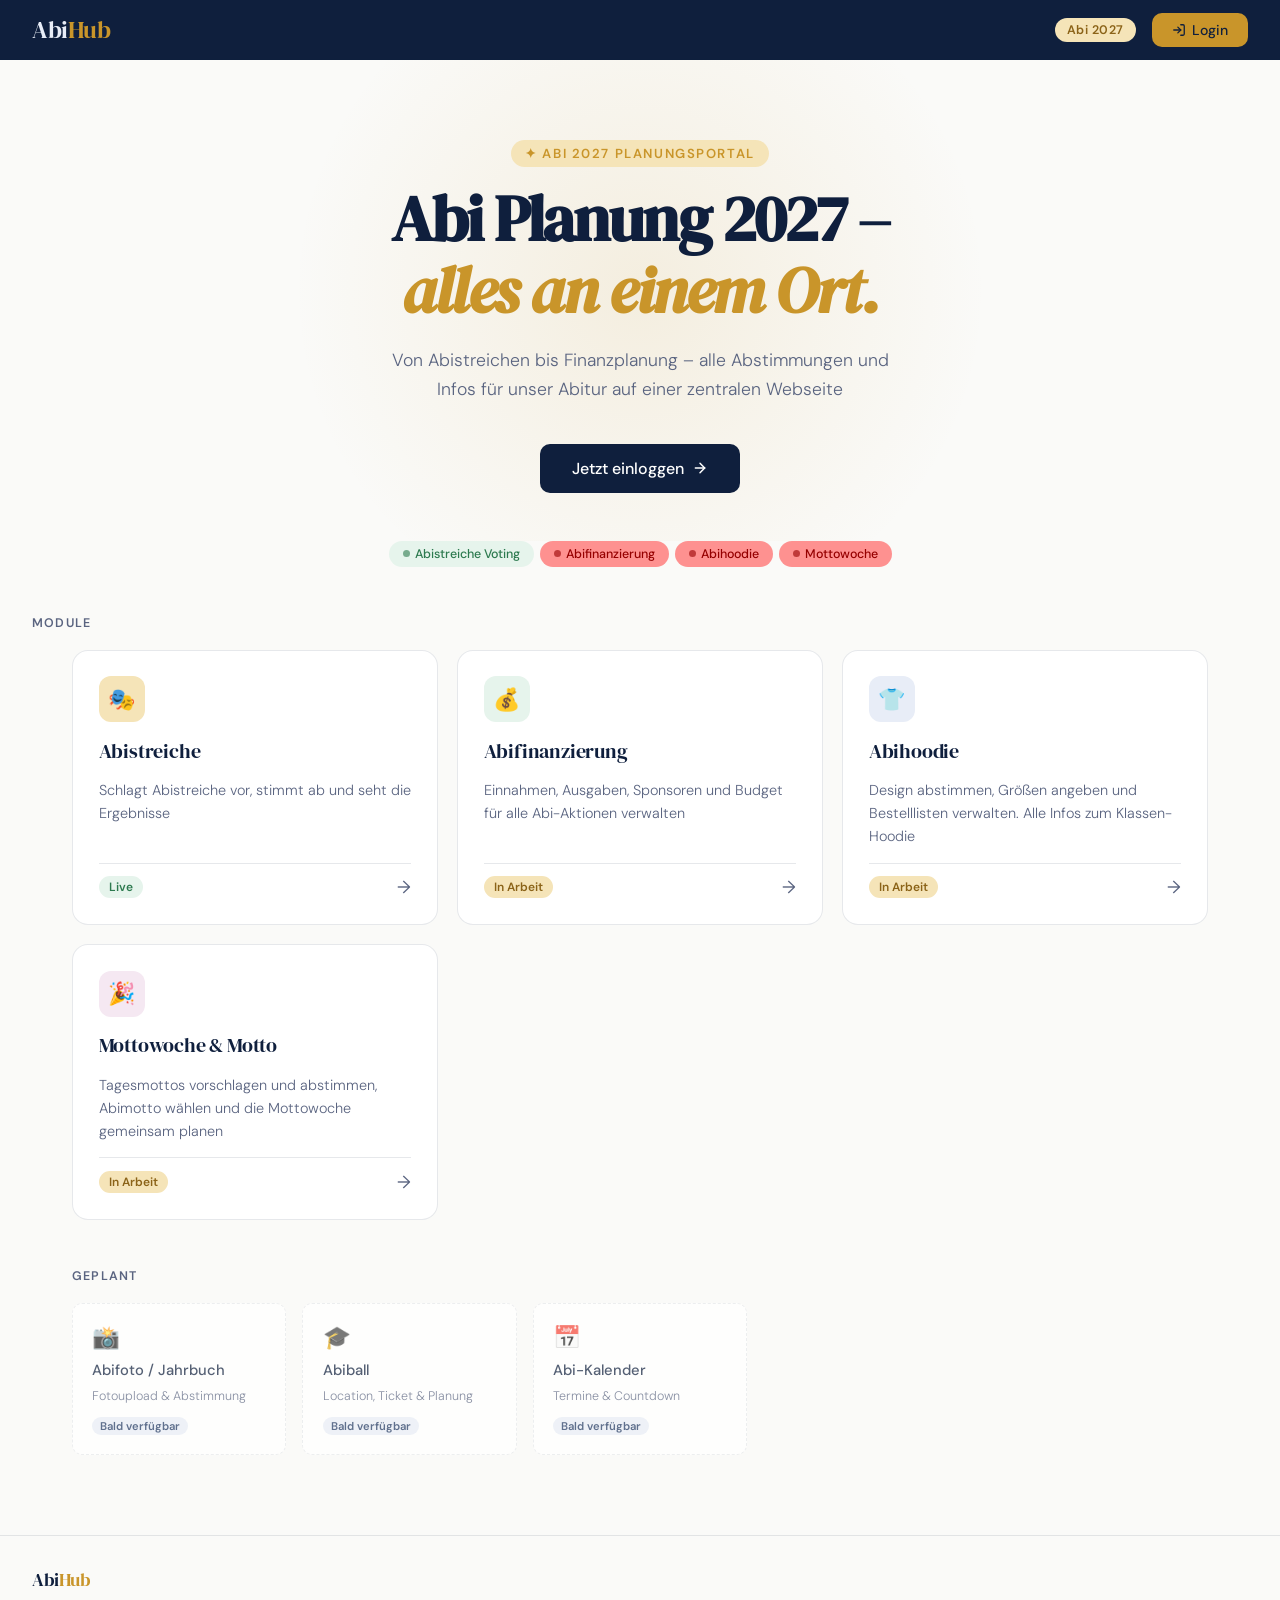
==== index.html @ 9d82eed7 "Update index.html" ====
<!DOCTYPE html>
<html lang="de">

<head>
    <meta charset="UTF-8">
    <meta name="viewport" content="width=device-width, initial-scale=1.0">
    <title>AbiHub – Abi Planung, alles an einem Ort</title>
    <link rel="preconnect" href="https://fonts.googleapis.com">
    <link
        href="https://fonts.googleapis.com/css2?family=DM+Serif+Display:ital@0;1&family=DM+Sans:wght@300;400;500;600&display=swap"
        rel="stylesheet">
    <link rel="stylesheet" href="style.css">
</head>

<body>

    <!-- HEADER -->
    <header class="changedStyle">
        <div class="logo">Abi<span>Hub</span></div>
        <div class="header-right">
            <span class="year-badge">Abi 2027</span>
            <a href="/login/login.html" class="login-btn">
                <svg width="14" height="14" viewBox="0 0 24 24" fill="none" stroke="currentColor" stroke-width="2.2"
                    stroke-linecap="round" stroke-linejoin="round">
                    <path d="M15 3h4a2 2 0 0 1 2 2v14a2 2 0 0 1-2 2h-4" />
                    <polyline points="10 17 15 12 10 7" />
                    <line x1="15" y1="12" x2="3" y2="12" />
                </svg>
                Login
            </a>
        </div>
    </header>

    <!-- HERO -->
    <section class="hero">
        <span class="hero-eyebrow">✦ Abi 2027 Planungsportal</span>
        <h1> Abi Planung 2027 –<br><em>alles an einem Ort.</em></h1>
        <p>Von Abistreichen bis Finanzplanung – alle Abstimmungen und Infos für unser Abitur auf einer zentralen Webseite</p>
        <a href="/login/login.html" class="hero-cta">
            Jetzt einloggen
            <svg width="16" height="16" viewBox="0 0 24 24" fill="none" stroke="currentColor" stroke-width="2.2"
                stroke-linecap="round">
                <line x1="5" y1="12" x2="19" y2="12" />
                <polyline points="12 5 19 12 12 19" />
            </svg>
        </a>
    </section>

    <!-- STATUS CHIPS -->
    <div class="progress-strip">
        <span class="pchip done"><span class="dot"></span> Abistreiche Voting</span>
        <span class="pchip in-work"><span class="dot"></span> Abifinanzierung</span>
        <span class="pchip in-work"><span class="dot"></span> Abihoodie</span>
        <span class="pchip in-work"><span class="dot"></span> Mottowoche</span>
    </div>

    <!-- MAIN MODULES -->
    <p class="section-label">Module</p>
    <div class="cards-grid">

        <!-- Abistreiche -->
        <a href="https://abistreichevotingfrontend.pages.dev" class="card" style="--card-accent: #C9952A; --card-icon-bg: #F5E4B8;">
            <div class="card-icon">🎭</div>
            <div class="card-title">Abistreiche</div>
            <div class="card-desc">Schlagt Abistreiche vor, stimmt ab und seht die Ergebnisse</div>
            <div class="card-footer">
                <span class="card-status live">Live</span>
                <span class="card-arrow">→</span>
            </div>
        </a>

        <!-- Abifinanzierung -->
        <a href="finance.html" class="card" style="--card-accent: #2D7A4F; --card-icon-bg: #E6F4EC;">
            <div class="card-icon">💰</div>
            <div class="card-title">Abifinanzierung</div>
            <div class="card-desc">Einnahmen, Ausgaben, Sponsoren und Budget für alle Abi-Aktionen verwalten</div>
            <div class="card-footer">
                <span class="card-status wip">In Arbeit</span>
                <span class="card-arrow">→</span>
            </div>
        </a>

        <!-- Abihoodie -->
        <a href="/hoodie" class="card" style="--card-accent: #4A6FD4; --card-icon-bg: #E8EDF7;">
            <div class="card-icon">👕</div>
            <div class="card-title">Abihoodie</div>
            <div class="card-desc">Design abstimmen, Größen angeben und Bestelllisten verwalten. Alle Infos zum Klassen-Hoodie</div>
            <div class="card-footer">
                <span class="card-status wip">In Arbeit</span>
                <span class="card-arrow">→</span>
            </div>
        </a>

        <!-- Mottowoche -->
        <a href="/mottowoche" class="card" style="--card-accent: #A03A7A; --card-icon-bg: #F5E8F2;">
            <div class="card-icon">🎉</div>
            <div class="card-title">Mottowoche & Motto</div>
            <div class="card-desc">Tagesmottos vorschlagen und abstimmen, Abimotto wählen und die Mottowoche gemeinsam planen</div>
            <div class="card-footer">
                <span class="card-status wip">In Arbeit</span>
                <span class="card-arrow">→</span>
            </div>
        </a>

    </div>

    <!-- UPCOMING MODULES -->
    <div class="upcoming">
        <p class="section-label" style="padding:0; margin-bottom:1.2rem;">Geplant</p>
        <div class="upcoming-grid">

            <div class="upcoming-card">
                <div class="upcoming-icon">📸</div>
                <div class="upcoming-name">Abifoto / Jahrbuch</div>
                <div class="upcoming-sub">Fotoupload & Abstimmung</div>
                <span class="coming-badge">Bald verfügbar</span>
            </div>

            <div class="upcoming-card">
                <div class="upcoming-icon">🎓</div>
                <div class="upcoming-name">Abiball</div>
                <div class="upcoming-sub">Location, Ticket & Planung</div>
                <span class="coming-badge">Bald verfügbar</span>
            </div>

            <div class="upcoming-card">
                <div class="upcoming-icon">📅</div>
                <div class="upcoming-name">Abi-Kalender</div>
                <div class="upcoming-sub">Termine & Countdown</div>
                <span class="coming-badge">Bald verfügbar</span>
            </div>

        </div>
    </div>

    <!-- FOOTER -->
    <footer>
        <div class="footer-logo">Abi<span>Hub</span></div>
    </footer>
    <script src="script.js"></script>
</body>

</html>
---- style.css ----
:root {
    --gold: #C9952A;
    --gold-light: #F5E4B8;
    --gold-dark: #8B6318;
    --navy: #0F1F3D;
    --navy-mid: #1E3560;
    --navy-light: #E8EDF7;
    --red: rgba(255,100,100,0.7);
    --dark-red: rgba(150,0,0,1);
    --white: #FAFAF8;
    --text: #1A1A2E;
    --text-muted: #5A6480;
    --card-bg: #FFFFFF;
    --border: rgba(15, 31, 61, 0.1);
    --radius: 16px;
    --radius-sm: 10px;
}

* {
    box-sizing: border-box;
    margin: 0;
    padding: 0;
}

body {
    font-family: 'DM Sans', sans-serif;
    background: var(--white);
    color: var(--text);
    min-height: 100vh;
    overflow-x: hidden;
}

/* ── HEADER ── */
header {
    position: sticky;
    top: 0;
    z-index: 100;
    background: var(--navy);
    backdrop-filter: blur(12px);
    border-bottom: 1px solid var(--border);
    padding: 0 2rem;
    display: flex;
    align-items: center;
    justify-content: space-between;
    height: 60px;
}


.logo {
    font-family: 'DM Serif Display', serif;
    font-size: 1.5rem;
    color: var(--navy-light); 
    letter-spacing: -0.02em;
}

.logo span {
    color: var(--gold);
}

.header-right {
    display: flex;
    align-items: center;
    gap: 1rem;
}

.year-badge {
    background: var(--gold-light);
    color: var(--gold-dark);
    font-size: 0.78rem;
    font-weight: 600;
    padding: 4px 12px;
    border-radius: 20px;
    letter-spacing: 0.04em;
}

.login-btn {
    background: var(--gold);
    color: var(--navy);
    border: none;
    border-radius: var(--radius-sm);
    padding: 8px 20px;
    font-family: 'DM Sans', sans-serif;
    font-size: 0.88rem;
    font-weight: 500;
    cursor: pointer;
    transition: background 0.2s, transform 0.1s;
    text-decoration: none;
    display: inline-flex;
    align-items: center;
    gap: 6px;
}

.login-btn:hover {
    background: var(--gold-dark);
}

.login-btn:active {
    transform: scale(0.98);
}

/* ── HERO ── */
.hero {
    text-align: center;
    padding: 5rem 2rem 3rem;
    position: relative;
    overflow: hidden;
}

.hero::before {
    content: '';
    position: absolute;
    top: -120px;
    left: 50%;
    transform: translateX(-50%);
    width: 700px;
    height: 700px;
    background: radial-gradient(circle, rgba(201, 149, 42, 0.12) 0%, transparent 70%);
    pointer-events: none;
}

.hero-eyebrow {
    display: inline-block;
    font-size: 0.82rem;
    font-weight: 600;
    letter-spacing: 0.12em;
    text-transform: uppercase;
    color: var(--gold);
    margin-bottom: 1rem;
    background: var(--gold-light);
    padding: 5px 14px;
    border-radius: 20px;
}

.hero h1 {
    font-family: 'DM Serif Display', serif;
    font-size: clamp(2.4rem, 6vw, 4rem);
    line-height: 1.12;
    color: var(--navy);
    letter-spacing: -0.03em;
    max-width: 720px;
    margin: 0 auto 1.2rem;
}

.hero h1 em {
    font-style: italic;
    color: var(--gold);
}

.hero p {
    font-size: 1.1rem;
    color: var(--text-muted);
    max-width: 500px;
    margin: 0 auto 2.5rem;
    line-height: 1.65;
    font-weight: 300;
}

.hero-cta {
    display: inline-flex;
    align-items: center;
    gap: 8px;
    background: var(--navy);
    color: #fff;
    font-family: 'DM Sans', sans-serif;
    font-weight: 500;
    font-size: 1rem;
    padding: 14px 32px;
    border-radius: var(--radius-sm);
    text-decoration: none;
    transition: background 0.2s, transform 0.15s;
}

.hero-cta:hover {
    background: var(--navy-mid);
    transform: translateY(-2px);
}

/* ── PROGRESS BAR (optional decoration) ── */
.progress-strip {
    display: flex;
    gap: 6px;
    justify-content: center;
    padding: 0 2rem 3rem;
    flex-wrap: wrap;
}

.pchip {
    background: var(--navy-light);
    color: var(--navy-mid);
    font-size: 0.78rem;
    font-weight: 500;
    padding: 5px 14px;
    border-radius: 20px;
    display: flex;
    align-items: center;
    gap: 5px;
}

.pchip.done {
    background: #E6F4EC;
    color: #2D7A4F;
}

.pchip.active {
    background: var(--gold-light);
    color: var(--gold-dark);
}

.dot {
    width: 7px;
    height: 7px;
    border-radius: 50%;
    background: currentColor;
    opacity: 0.6;
}

.pchip.in-work {
    background: var(--red);
    color: var(--dark-red);
    width: inherit;
}


/* ── SECTION LABEL ── */
.section-label {
    font-size: 0.78rem;
    font-weight: 600;
    letter-spacing: 0.1em;
    text-transform: uppercase;
    color: var(--text-muted);
    padding: 0 2rem;
    margin-bottom: 1.2rem;
}

/* ── CARDS GRID ── */
.cards-grid {
    display: grid;
    grid-template-columns: repeat(auto-fill, minmax(280px, 1fr));
    gap: 1.2rem;
    padding: 0 2rem;
    max-width: 1200px;
    margin: 0 auto;
}

.card {
    background: var(--card-bg);
    border: 1px solid var(--border);
    border-radius: var(--radius);
    padding: 1.6rem;
    cursor: pointer;
    text-decoration: none;
    color: inherit;
    display: flex;
    flex-direction: column;
    gap: 0.9rem;
    transition: transform 0.2s, box-shadow 0.2s, border-color 0.2s;
    position: relative;
    overflow: hidden;
}

.card::after {
    content: '';
    position: absolute;
    top: 0;
    left: 0;
    right: 0;
    height: 3px;
    background: var(--card-accent, var(--gold));
    opacity: 0;
    transition: opacity 0.2s;
}

.card:hover {
    transform: translateY(-4px);
    box-shadow: 0 12px 32px rgba(15, 31, 61, 0.1);
    border-color: rgba(15, 31, 61, 0.2);
}

.card:hover::after {
    opacity: 1;
}

.card-icon {
    width: 46px;
    height: 46px;
    border-radius: 12px;
    display: flex;
    align-items: center;
    justify-content: center;
    font-size: 22px;
    background: var(--card-icon-bg, var(--gold-light));
    flex-shrink: 0;
}

.card-title {
    font-family: 'DM Serif Display', serif;
    font-size: 1.25rem;
    color: var(--navy);
    letter-spacing: -0.01em;
}

.card-desc {
    font-size: 0.9rem;
    color: var(--text-muted);
    line-height: 1.6;
    font-weight: 300;
    flex: 1;
}

.card-footer {
    display: flex;
    align-items: center;
    justify-content: space-between;
    padding-top: 0.8rem;
    border-top: 1px solid var(--border);
}

.card-status {
    font-size: 0.75rem;
    font-weight: 600;
    padding: 3px 10px;
    border-radius: 20px;
    background: var(--navy-light);
    color: var(--navy-mid);
}

.card-status.live {
    background: #E6F4EC;
    color: #2D7A4F;
}

.card-status.wip {
    background: var(--gold-light);
    color: var(--gold-dark);
}

.card-arrow {
    font-size: 1.1rem;
    color: var(--text-muted);
    transition: transform 0.2s, color 0.2s;
}

.card:hover .card-arrow {
    transform: translateX(4px);
    color: var(--navy);
}

/* ── UPCOMING SECTION ── */
.upcoming {
    margin: 3rem auto 0;
    max-width: 1200px;
    padding: 0 2rem;
}

.upcoming-grid {
    display: grid;
    grid-template-columns: repeat(auto-fill, minmax(200px, 1fr));
    gap: 1rem;
    margin-top: 1.2rem;
}

.upcoming-card {
    background: var(--card-bg);
    border: 1px dashed var(--border);
    border-radius: var(--radius-sm);
    padding: 1.2rem;
    display: flex;
    flex-direction: column;
    gap: 0.5rem;
    opacity: 0.7;
}

.upcoming-icon {
    font-size: 1.4rem;
}

.upcoming-name {
    font-size: 0.92rem;
    font-weight: 500;
    color: var(--navy);
}

.upcoming-sub {
    font-size: 0.78rem;
    color: var(--text-muted);
    font-weight: 300;
}

.coming-badge {
    display: inline-block;
    font-size: 0.7rem;
    font-weight: 600;
    padding: 2px 8px;
    border-radius: 10px;
    background: var(--navy-light);
    color: var(--navy-mid);
    margin-top: 0.3rem;
    width: fit-content;
}

/* ── FOOTER ── */
footer {
    margin-top: 5rem;
    border-top: 1px solid var(--border);
    padding: 2rem;
    display: flex;
    align-items: center;
    justify-content: space-between;
    flex-wrap: gap;
    gap: 1rem;
}

.footer-logo {
    font-family: 'DM Serif Display', serif;
    font-size: 1.1rem;
    color: var(--navy);
}

.footer-logo span {
    color: var(--gold);
}

.footer-text {
    font-size: 0.82rem;
    color: var(--text-muted);
}

/* ── ANIMATIONS ── */
@keyframes fadeUp {
    from {
        opacity: 0;
        transform: translateY(24px);
    }

    to {
        opacity: 1;
        transform: translateY(0);
    }
}

.hero-eyebrow {
    animation: fadeUp 0.5s ease both;
}

.hero h1 {
    animation: fadeUp 0.5s 0.1s ease both;
}

.hero p {
    animation: fadeUp 0.5s 0.18s ease both;
}

.hero-cta {
    animation: fadeUp 0.5s 0.26s ease both;
}

.progress-strip {
    animation: fadeUp 0.5s 0.32s ease both;
}

.card {
    animation: fadeUp 0.4s ease both;
}

.card:nth-child(1) {
    animation-delay: 0.35s;
}

.card:nth-child(2) {
    animation-delay: 0.42s;
}

.card:nth-child(3) {
    animation-delay: 0.49s;
}

.card:nth-child(4) {
    animation-delay: 0.56s;
}

/* ── RESPONSIVE ── */
@media (max-width: 600px) {
    header {
        padding: 0 1rem;
    }

    .hero {
        padding: 3rem 1rem 2rem;
    }

    .cards-grid,
    .upcoming,
    .progress-strip {
        padding: 0 1rem;
    }

    .section-label {
        padding: 0 1rem;
    }

    footer {
        padding: 1.5rem 1rem;
        flex-direction: column;
        align-items: flex-start;
    }
}
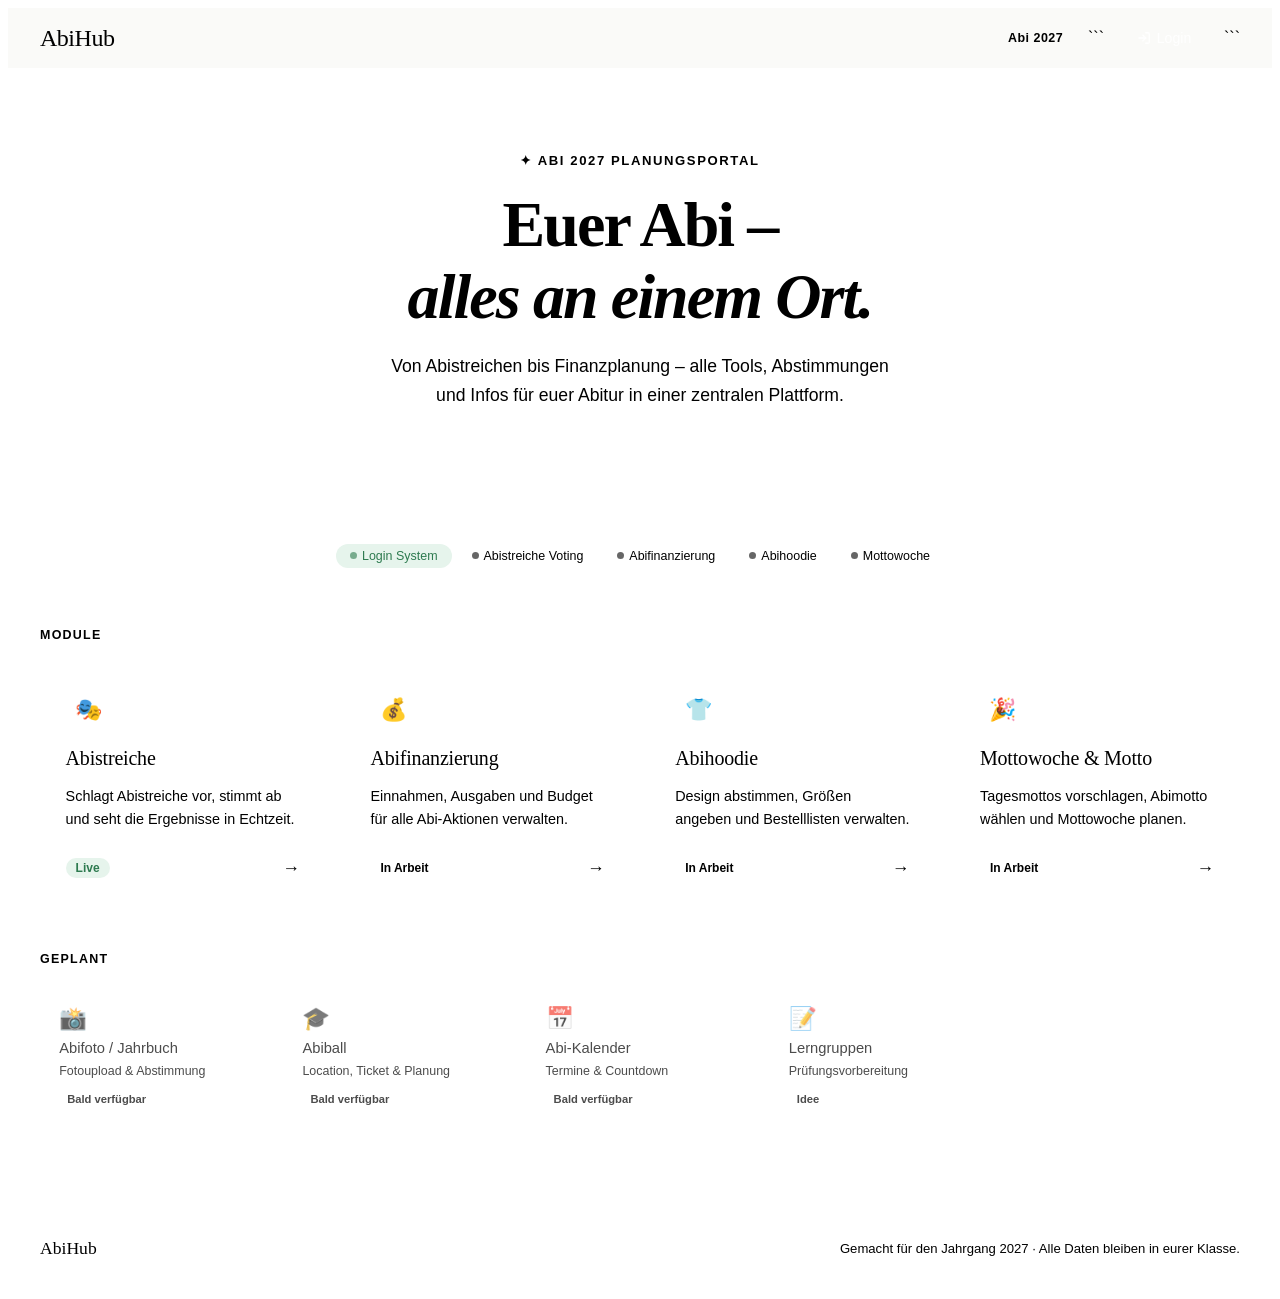
==== commit cb165430: "Update index.html" ====
--- a/index.html
+++ b/index.html
@@ -1,143 +1,410 @@
 <!DOCTYPE html>
+
 <html lang="de">
-
 <head>
-    <meta charset="UTF-8">
-    <meta name="viewport" content="width=device-width, initial-scale=1.0">
-    <title>AbiHub – Abi Planung, alles an einem Ort</title>
-    <link rel="preconnect" href="https://fonts.googleapis.com">
-    <link
-        href="https://fonts.googleapis.com/css2?family=DM+Serif+Display:ital@0;1&family=DM+Sans:wght@300;400;500;600&display=swap"
-        rel="stylesheet">
-    <link rel="stylesheet" href="style.css">
+<meta charset="UTF-8">
+<meta name="viewport" content="width=device-width, initial-scale=1.0">
+<title>AbiHub – Euer Abi, alles an einem Ort</title>
+<link rel="preconnect" href="https://fonts.googleapis.com">
+<link href="https://fonts.googleapis.com/css2?family=DM+Serif+Display:ital@0;1&family=DM+Sans:wght@300;400;500;600&display=swap" rel="stylesheet">
+<style>
+  :root {
+    --gold: #C9952A; --gold-light: #F5E4B8; --gold-dark: #8B6318;
+    --navy: #0F1F3D; --navy-mid: #1E3560; --navy-light: #E8EDF7;
+    --white: #FAFAF8; --text: #1A1A2E; --text-muted: #5A6480;
+    --border: rgba(15,31,61,0.1); --radius: 16px; --radius-sm: 10px;
+  }
+
+- { box-sizing: border-box; margin: 0; padding: 0; }
+
+body {
+font-family: ‘DM Sans’, sans-serif;
+background: var(–white); color: var(–text);
+min-height: 100vh; overflow-x: hidden;
+}
+
+/* ── HEADER ── */
+header {
+position: sticky; top: 0; z-index: 100;
+background: rgba(250,250,248,0.92);
+backdrop-filter: blur(12px);
+border-bottom: 1px solid var(–border);
+padding: 0 2rem;
+display: flex; align-items: center;
+justify-content: space-between; height: 60px;
+}
+
+.logo {
+font-family: ‘DM Serif Display’, serif;
+font-size: 1.5rem; color: var(–navy); letter-spacing: -0.02em;
+}
+.logo span { color: var(–gold); }
+
+.header-right { display: flex; align-items: center; gap: 0.8rem; }
+
+.year-badge {
+background: var(–gold-light); color: var(–gold-dark);
+font-size: 0.78rem; font-weight: 600;
+padding: 4px 12px; border-radius: 20px; letter-spacing: 0.04em;
+}
+
+/* User badge – sichtbar nach Login */
+.user-badge {
+display: none;
+align-items: center; gap: 8px;
+background: var(–navy);
+border-radius: var(–radius-sm);
+padding: 6px 12px 6px 8px;
+}
+
+.user-badge.visible { display: flex; }
+
+.user-avatar {
+width: 26px; height: 26px; border-radius: 50%;
+background: rgba(201,149,42,0.3);
+display: flex; align-items: center; justify-content: center;
+font-size: 0.68rem; font-weight: 600; color: var(–gold);
+flex-shrink: 0;
+}
+
+.user-info { display: flex; flex-direction: column; gap: 1px; }
+
+.user-name {
+font-size: 0.8rem; font-weight: 500; color: #fff; line-height: 1;
+}
+
+.user-role {
+font-size: 0.65rem; color: rgba(255,255,255,0.5); line-height: 1;
+}
+
+.logout-btn {
+background: none; border: none; cursor: pointer;
+color: rgba(255,255,255,0.4); padding: 2px 4px;
+font-size: 0.75rem; transition: color 0.2s;
+font-family: ‘DM Sans’, sans-serif;
+}
+.logout-btn:hover { color: #fff; }
+
+.login-btn {
+background: var(–navy); color: #fff;
+border: none; border-radius: var(–radius-sm);
+padding: 8px 20px;
+font-family: ‘DM Sans’, sans-serif;
+font-size: 0.88rem; font-weight: 500;
+cursor: pointer; transition: background 0.2s;
+text-decoration: none; display: inline-flex;
+align-items: center; gap: 6px;
+}
+.login-btn:hover { background: var(–navy-mid); }
+
+/* ── HERO ── */
+.hero {
+text-align: center; padding: 5rem 2rem 3rem;
+position: relative; overflow: hidden;
+}
+
+.hero::before {
+content: ‘’; position: absolute;
+top: -120px; left: 50%; transform: translateX(-50%);
+width: 700px; height: 700px;
+background: radial-gradient(circle, rgba(201,149,42,0.12) 0%, transparent 70%);
+pointer-events: none;
+}
+
+.hero-eyebrow {
+display: inline-block; font-size: 0.82rem; font-weight: 600;
+letter-spacing: 0.12em; text-transform: uppercase; color: var(–gold);
+margin-bottom: 1rem; background: var(–gold-light);
+padding: 5px 14px; border-radius: 20px;
+animation: fadeUp 0.5s ease both;
+}
+
+.hero h1 {
+font-family: ‘DM Serif Display’, serif;
+font-size: clamp(2.4rem, 6vw, 4rem);
+line-height: 1.12; color: var(–navy);
+letter-spacing: -0.03em; max-width: 720px;
+margin: 0 auto 1.2rem;
+animation: fadeUp 0.5s 0.1s ease both;
+}
+
+.hero h1 em { font-style: italic; color: var(–gold); }
+
+.hero p {
+font-size: 1.1rem; color: var(–text-muted);
+max-width: 500px; margin: 0 auto 2.5rem;
+line-height: 1.65; font-weight: 300;
+animation: fadeUp 0.5s 0.18s ease both;
+}
+
+.hero-cta {
+display: inline-flex; align-items: center; gap: 8px;
+background: var(–navy); color: #fff;
+font-family: ‘DM Sans’, sans-serif; font-weight: 500;
+font-size: 1rem; padding: 14px 32px;
+border-radius: var(–radius-sm); text-decoration: none;
+transition: background 0.2s, transform 0.15s;
+animation: fadeUp 0.5s 0.26s ease both;
+border: none; cursor: pointer;
+}
+.hero-cta:hover { background: var(–navy-mid); transform: translateY(-2px); }
+
+/* ── STATUS CHIPS ── */
+.progress-strip {
+display: flex; gap: 6px; justify-content: center;
+padding: 0 2rem 3rem; flex-wrap: wrap;
+animation: fadeUp 0.5s 0.32s ease both;
+}
+
+.pchip {
+background: var(–navy-light); color: var(–navy-mid);
+font-size: 0.78rem; font-weight: 500;
+padding: 5px 14px; border-radius: 20px;
+display: flex; align-items: center; gap: 5px;
+}
+.pchip.done   { background: #E6F4EC; color: #2D7A4F; }
+.pchip.active { background: var(–gold-light); color: var(–gold-dark); }
+.dot { width: 7px; height: 7px; border-radius: 50%; background: currentColor; opacity: 0.6; }
+
+/* ── SECTION LABEL ── */
+.section-label {
+font-size: 0.78rem; font-weight: 600; letter-spacing: 0.1em;
+text-transform: uppercase; color: var(–text-muted);
+padding: 0 2rem; margin-bottom: 1.2rem;
+}
+
+/* ── CARDS GRID ── */
+.cards-grid {
+display: grid; grid-template-columns: repeat(auto-fill, minmax(280px, 1fr));
+gap: 1.2rem; padding: 0 2rem;
+max-width: 1200px; margin: 0 auto;
+}
+
+.card {
+background: #fff; border: 1px solid var(–border);
+border-radius: var(–radius); padding: 1.6rem;
+cursor: pointer; text-decoration: none; color: inherit;
+display: flex; flex-direction: column; gap: 0.9rem;
+transition: transform 0.2s, box-shadow 0.2s, border-color 0.2s;
+position: relative; overflow: hidden;
+}
+
+.card::after {
+content: ‘’; position: absolute;
+top: 0; left: 0; right: 0; height: 3px;
+background: var(–card-accent, var(–gold));
+opacity: 0; transition: opacity 0.2s;
+}
+
+.card:hover { transform: translateY(-4px); box-shadow: 0 12px 32px rgba(15,31,61,0.1); border-color: rgba(15,31,61,0.2); }
+.card:hover::after { opacity: 1; }
+
+.card-icon {
+width: 46px; height: 46px; border-radius: 12px;
+display: flex; align-items: center; justify-content: center;
+font-size: 22px; background: var(–card-icon-bg, var(–gold-light)); flex-shrink: 0;
+}
+
+.card-title { font-family: ‘DM Serif Display’, serif; font-size: 1.25rem; color: var(–navy); letter-spacing: -0.01em; }
+.card-desc  { font-size: 0.9rem; color: var(–text-muted); line-height: 1.6; font-weight: 300; flex: 1; }
+
+.card-footer {
+display: flex; align-items: center; justify-content: space-between;
+padding-top: 0.8rem; border-top: 1px solid var(–border);
+}
+
+.card-status { font-size: 0.75rem; font-weight: 600; padding: 3px 10px; border-radius: 20px; background: var(–navy-light); color: var(–navy-mid); }
+.card-status.live { background: #E6F4EC; color: #2D7A4F; }
+.card-status.wip  { background: var(–gold-light); color: var(–gold-dark); }
+
+.card-arrow { font-size: 1.1rem; color: var(–text-muted); transition: transform 0.2s, color 0.2s; }
+.card:hover .card-arrow { transform: translateX(4px); color: var(–navy); }
+
+/* Komitee-Badge auf Karte */
+.my-module-badge {
+display: none;
+position: absolute; top: 12px; right: 12px;
+background: var(–gold-light); color: var(–gold-dark);
+font-size: 0.65rem; font-weight: 700;
+padding: 2px 8px; border-radius: 10px;
+letter-spacing: 0.04em; text-transform: uppercase;
+}
+
+.my-module-badge.visible { display: block; }
+
+/* ── UPCOMING ── */
+.upcoming { margin: 3rem auto 0; max-width: 1200px; padding: 0 2rem; }
+
+.upcoming-grid { display: grid; grid-template-columns: repeat(auto-fill, minmax(200px, 1fr)); gap: 1rem; margin-top: 1.2rem; }
+
+.upcoming-card {
+background: #fff; border: 1px dashed var(–border);
+border-radius: var(–radius-sm); padding: 1.2rem;
+display: flex; flex-direction: column; gap: 0.5rem; opacity: 0.7;
+}
+
+.upcoming-icon { font-size: 1.4rem; }
+.upcoming-name { font-size: 0.92rem; font-weight: 500; color: var(–navy); }
+.upcoming-sub  { font-size: 0.78rem; color: var(–text-muted); font-weight: 300; }
+.coming-badge  { display: inline-block; font-size: 0.7rem; font-weight: 600; padding: 2px 8px; border-radius: 10px; background: var(–navy-light); color: var(–navy-mid); margin-top: 0.3rem; width: fit-content; }
+
+/* ── FOOTER ── */
+footer { margin-top: 5rem; border-top: 1px solid var(–border); padding: 2rem; display: flex; align-items: center; justify-content: space-between; flex-wrap: wrap; gap: 1rem; }
+.footer-logo { font-family: ‘DM Serif Display’, serif; font-size: 1.1rem; color: var(–navy); }
+.footer-logo span { color: var(–gold); }
+.footer-text { font-size: 0.82rem; color: var(–text-muted); }
+
+@keyframes fadeUp {
+from { opacity: 0; transform: translateY(24px); }
+to   { opacity: 1; transform: translateY(0); }
+}
+
+.card:nth-child(1) { animation: fadeUp 0.4s 0.35s ease both; }
+.card:nth-child(2) { animation: fadeUp 0.4s 0.42s ease both; }
+.card:nth-child(3) { animation: fadeUp 0.4s 0.49s ease both; }
+.card:nth-child(4) { animation: fadeUp 0.4s 0.56s ease both; }
+
+@media (max-width: 600px) {
+header { padding: 0 1rem; }
+.hero { padding: 3rem 1rem 2rem; }
+.cards-grid, .upcoming, .progress-strip { padding: 0 1rem; }
+.section-label { padding: 0 1rem; }
+footer { padding: 1.5rem 1rem; flex-direction: column; align-items: flex-start; }
+}
+</style>
+
 </head>
-
 <body>
 
-    <!-- HEADER -->
-    <header class="changedStyle">
-        <div class="logo">Abi<span>Hub</span></div>
-        <div class="header-right">
-            <span class="year-badge">Abi 2027</span>
-            <a href="/login/login.html" class="login-btn">
-                <svg width="14" height="14" viewBox="0 0 24 24" fill="none" stroke="currentColor" stroke-width="2.2"
-                    stroke-linecap="round" stroke-linejoin="round">
-                    <path d="M15 3h4a2 2 0 0 1 2 2v14a2 2 0 0 1-2 2h-4" />
-                    <polyline points="10 17 15 12 10 7" />
-                    <line x1="15" y1="12" x2="3" y2="12" />
-                </svg>
-                Login
-            </a>
-        </div>
-    </header>
-
-    <!-- HERO -->
-    <section class="hero">
-        <span class="hero-eyebrow">✦ Abi 2027 Planungsportal</span>
-        <h1> Abi Planung 2027 –<br><em>alles an einem Ort.</em></h1>
-        <p>Von Abistreichen bis Finanzplanung – alle Abstimmungen und Infos für unser Abitur auf einer zentralen Webseite</p>
-        <a href="/login/login.html" class="hero-cta">
-            Jetzt einloggen
-            <svg width="16" height="16" viewBox="0 0 24 24" fill="none" stroke="currentColor" stroke-width="2.2"
-                stroke-linecap="round">
-                <line x1="5" y1="12" x2="19" y2="12" />
-                <polyline points="12 5 19 12 12 19" />
-            </svg>
-        </a>
-    </section>
-
-    <!-- STATUS CHIPS -->
-    <div class="progress-strip">
-        <span class="pchip done"><span class="dot"></span> Abistreiche Voting</span>
-        <span class="pchip in-work"><span class="dot"></span> Abifinanzierung</span>
-        <span class="pchip in-work"><span class="dot"></span> Abihoodie</span>
-        <span class="pchip in-work"><span class="dot"></span> Mottowoche</span>
-    </div>
-
-    <!-- MAIN MODULES -->
-    <p class="section-label">Module</p>
-    <div class="cards-grid">
-
-        <!-- Abistreiche -->
-        <a href="https://abistreichevotingfrontend.pages.dev" class="card" style="--card-accent: #C9952A; --card-icon-bg: #F5E4B8;">
-            <div class="card-icon">🎭</div>
-            <div class="card-title">Abistreiche</div>
-            <div class="card-desc">Schlagt Abistreiche vor, stimmt ab und seht die Ergebnisse</div>
-            <div class="card-footer">
-                <span class="card-status live">Live</span>
-                <span class="card-arrow">→</span>
-            </div>
-        </a>
-
-        <!-- Abifinanzierung -->
-        <a href="finance.html" class="card" style="--card-accent: #2D7A4F; --card-icon-bg: #E6F4EC;">
-            <div class="card-icon">💰</div>
-            <div class="card-title">Abifinanzierung</div>
-            <div class="card-desc">Einnahmen, Ausgaben, Sponsoren und Budget für alle Abi-Aktionen verwalten</div>
-            <div class="card-footer">
-                <span class="card-status wip">In Arbeit</span>
-                <span class="card-arrow">→</span>
-            </div>
-        </a>
-
-        <!-- Abihoodie -->
-        <a href="/hoodie" class="card" style="--card-accent: #4A6FD4; --card-icon-bg: #E8EDF7;">
-            <div class="card-icon">👕</div>
-            <div class="card-title">Abihoodie</div>
-            <div class="card-desc">Design abstimmen, Größen angeben und Bestelllisten verwalten. Alle Infos zum Klassen-Hoodie</div>
-            <div class="card-footer">
-                <span class="card-status wip">In Arbeit</span>
-                <span class="card-arrow">→</span>
-            </div>
-        </a>
-
-        <!-- Mottowoche -->
-        <a href="/mottowoche" class="card" style="--card-accent: #A03A7A; --card-icon-bg: #F5E8F2;">
-            <div class="card-icon">🎉</div>
-            <div class="card-title">Mottowoche & Motto</div>
-            <div class="card-desc">Tagesmottos vorschlagen und abstimmen, Abimotto wählen und die Mottowoche gemeinsam planen</div>
-            <div class="card-footer">
-                <span class="card-status wip">In Arbeit</span>
-                <span class="card-arrow">→</span>
-            </div>
-        </a>
-
-    </div>
-
-    <!-- UPCOMING MODULES -->
-    <div class="upcoming">
-        <p class="section-label" style="padding:0; margin-bottom:1.2rem;">Geplant</p>
-        <div class="upcoming-grid">
-
-            <div class="upcoming-card">
-                <div class="upcoming-icon">📸</div>
-                <div class="upcoming-name">Abifoto / Jahrbuch</div>
-                <div class="upcoming-sub">Fotoupload & Abstimmung</div>
-                <span class="coming-badge">Bald verfügbar</span>
-            </div>
-
-            <div class="upcoming-card">
-                <div class="upcoming-icon">🎓</div>
-                <div class="upcoming-name">Abiball</div>
-                <div class="upcoming-sub">Location, Ticket & Planung</div>
-                <span class="coming-badge">Bald verfügbar</span>
-            </div>
-
-            <div class="upcoming-card">
-                <div class="upcoming-icon">📅</div>
-                <div class="upcoming-name">Abi-Kalender</div>
-                <div class="upcoming-sub">Termine & Countdown</div>
-                <span class="coming-badge">Bald verfügbar</span>
-            </div>
-
-        </div>
-    </div>
-
-    <!-- FOOTER -->
-    <footer>
-        <div class="footer-logo">Abi<span>Hub</span></div>
-    </footer>
-    <script src="script.js"></script>
+<header>
+  <div class="logo">Abi<span>Hub</span></div>
+  <div class="header-right">
+    <span class="year-badge">Abi 2027</span>
+
+```
+<!-- Wird nach Login sichtbar -->
+<div class="user-badge" id="userBadge">
+  <div class="user-avatar" id="userAvatar">??</div>
+  <div class="user-info">
+    <span class="user-name" id="userName">–</span>
+    <span class="user-role" id="userRoleLabel">–</span>
+  </div>
+  <button class="logout-btn" onclick="logout()" title="Ausloggen">✕</button>
+</div>
+
+<!-- Wird nach Login ausgeblendet -->
+<a href="/login/login.html" class="login-btn" id="loginBtn">
+  <svg width="14" height="14" viewBox="0 0 24 24" fill="none" stroke="currentColor" stroke-width="2.2" stroke-linecap="round"><path d="M15 3h4a2 2 0 0 1 2 2v14a2 2 0 0 1-2 2h-4"/><polyline points="10 17 15 12 10 7"/><line x1="15" y1="12" x2="3" y2="12"/></svg>
+  Login
+</a>
+```
+
+  </div>
+</header>
+
+<section class="hero">
+  <span class="hero-eyebrow">✦ Abi 2027 Planungsportal</span>
+  <h1>Euer Abi –<br><em>alles an einem Ort.</em></h1>
+  <p>Von Abistreichen bis Finanzplanung – alle Tools, Abstimmungen und Infos für euer Abitur in einer zentralen Plattform.</p>
+  <a href="/login/login.html" class="hero-cta" id="heroCta">
+    Jetzt einloggen
+    <svg width="16" height="16" viewBox="0 0 24 24" fill="none" stroke="currentColor" stroke-width="2.2" stroke-linecap="round"><line x1="5" y1="12" x2="19" y2="12"/><polyline points="12 5 19 12 12 19"/></svg>
+  </a>
+</section>
+
+<div class="progress-strip">
+  <span class="pchip done"><span class="dot"></span> Login System</span>
+  <span class="pchip active"><span class="dot"></span> Abistreiche Voting</span>
+  <span class="pchip"><span class="dot"></span> Abifinanzierung</span>
+  <span class="pchip"><span class="dot"></span> Abihoodie</span>
+  <span class="pchip"><span class="dot"></span> Mottowoche</span>
+</div>
+
+<p class="section-label">Module</p>
+<div class="cards-grid">
+
+  <a href="/abistreiche/index.html" class="card" style="--card-accent:#C9952A;--card-icon-bg:#F5E4B8;">
+    <span class="my-module-badge" id="badge_abistreiche">Mein Komitee</span>
+    <div class="card-icon">🎭</div>
+    <div class="card-title">Abistreiche</div>
+    <div class="card-desc">Schlagt Abistreiche vor, stimmt ab und seht die Ergebnisse in Echtzeit.</div>
+    <div class="card-footer">
+      <span class="card-status live">Live</span>
+      <span class="card-arrow">→</span>
+    </div>
+  </a>
+
+  <a href="/finanzen/finanzen.html" class="card" style="--card-accent:#2D7A4F;--card-icon-bg:#E6F4EC;">
+    <span class="my-module-badge" id="badge_finanzen">Mein Komitee</span>
+    <div class="card-icon">💰</div>
+    <div class="card-title">Abifinanzierung</div>
+    <div class="card-desc">Einnahmen, Ausgaben und Budget für alle Abi-Aktionen verwalten.</div>
+    <div class="card-footer">
+      <span class="card-status wip">In Arbeit</span>
+      <span class="card-arrow">→</span>
+    </div>
+  </a>
+
+  <a href="/hoodie/hoodie.html" class="card" style="--card-accent:#4A6FD4;--card-icon-bg:#E8EDF7;">
+    <span class="my-module-badge" id="badge_hoodie">Mein Komitee</span>
+    <div class="card-icon">👕</div>
+    <div class="card-title">Abihoodie</div>
+    <div class="card-desc">Design abstimmen, Größen angeben und Bestelllisten verwalten.</div>
+    <div class="card-footer">
+      <span class="card-status wip">In Arbeit</span>
+      <span class="card-arrow">→</span>
+    </div>
+  </a>
+
+  <a href="/mottowoche/mottowoche.html" class="card" style="--card-accent:#A03A7A;--card-icon-bg:#F5E8F2;">
+    <span class="my-module-badge" id="badge_mottowoche">Mein Komitee</span>
+    <div class="card-icon">🎉</div>
+    <div class="card-title">Mottowoche & Motto</div>
+    <div class="card-desc">Tagesmottos vorschlagen, Abimotto wählen und Mottowoche planen.</div>
+    <div class="card-footer">
+      <span class="card-status wip">In Arbeit</span>
+      <span class="card-arrow">→</span>
+    </div>
+  </a>
+
+</div>
+
+<div class="upcoming">
+  <p class="section-label" style="padding:0;margin-bottom:1.2rem;">Geplant</p>
+  <div class="upcoming-grid">
+    <div class="upcoming-card">
+      <div class="upcoming-icon">📸</div>
+      <div class="upcoming-name">Abifoto / Jahrbuch</div>
+      <div class="upcoming-sub">Fotoupload & Abstimmung</div>
+      <span class="coming-badge">Bald verfügbar</span>
+    </div>
+    <div class="upcoming-card">
+      <div class="upcoming-icon">🎓</div>
+      <div class="upcoming-name">Abiball</div>
+      <div class="upcoming-sub">Location, Ticket & Planung</div>
+      <span class="coming-badge">Bald verfügbar</span>
+    </div>
+    <div class="upcoming-card">
+      <div class="upcoming-icon">📅</div>
+      <div class="upcoming-name">Abi-Kalender</div>
+      <div class="upcoming-sub">Termine & Countdown</div>
+      <span class="coming-badge">Bald verfügbar</span>
+    </div>
+    <div class="upcoming-card">
+      <div class="upcoming-icon">📝</div>
+      <div class="upcoming-name">Lerngruppen</div>
+      <div class="upcoming-sub">Prüfungsvorbereitung</div>
+      <span class="coming-badge">Idee</span>
+    </div>
+  </div>
+</div>
+
+<footer>
+  <div class="footer-logo">Abi<span>Hub</span></div>
+  <div class="footer-text">Gemacht für den Jahrgang 2027 · Alle Daten bleiben in eurer Klasse.</div>
+</footer>
+
+<script src="script.js"></script>
+
 </body>
-
 </html>
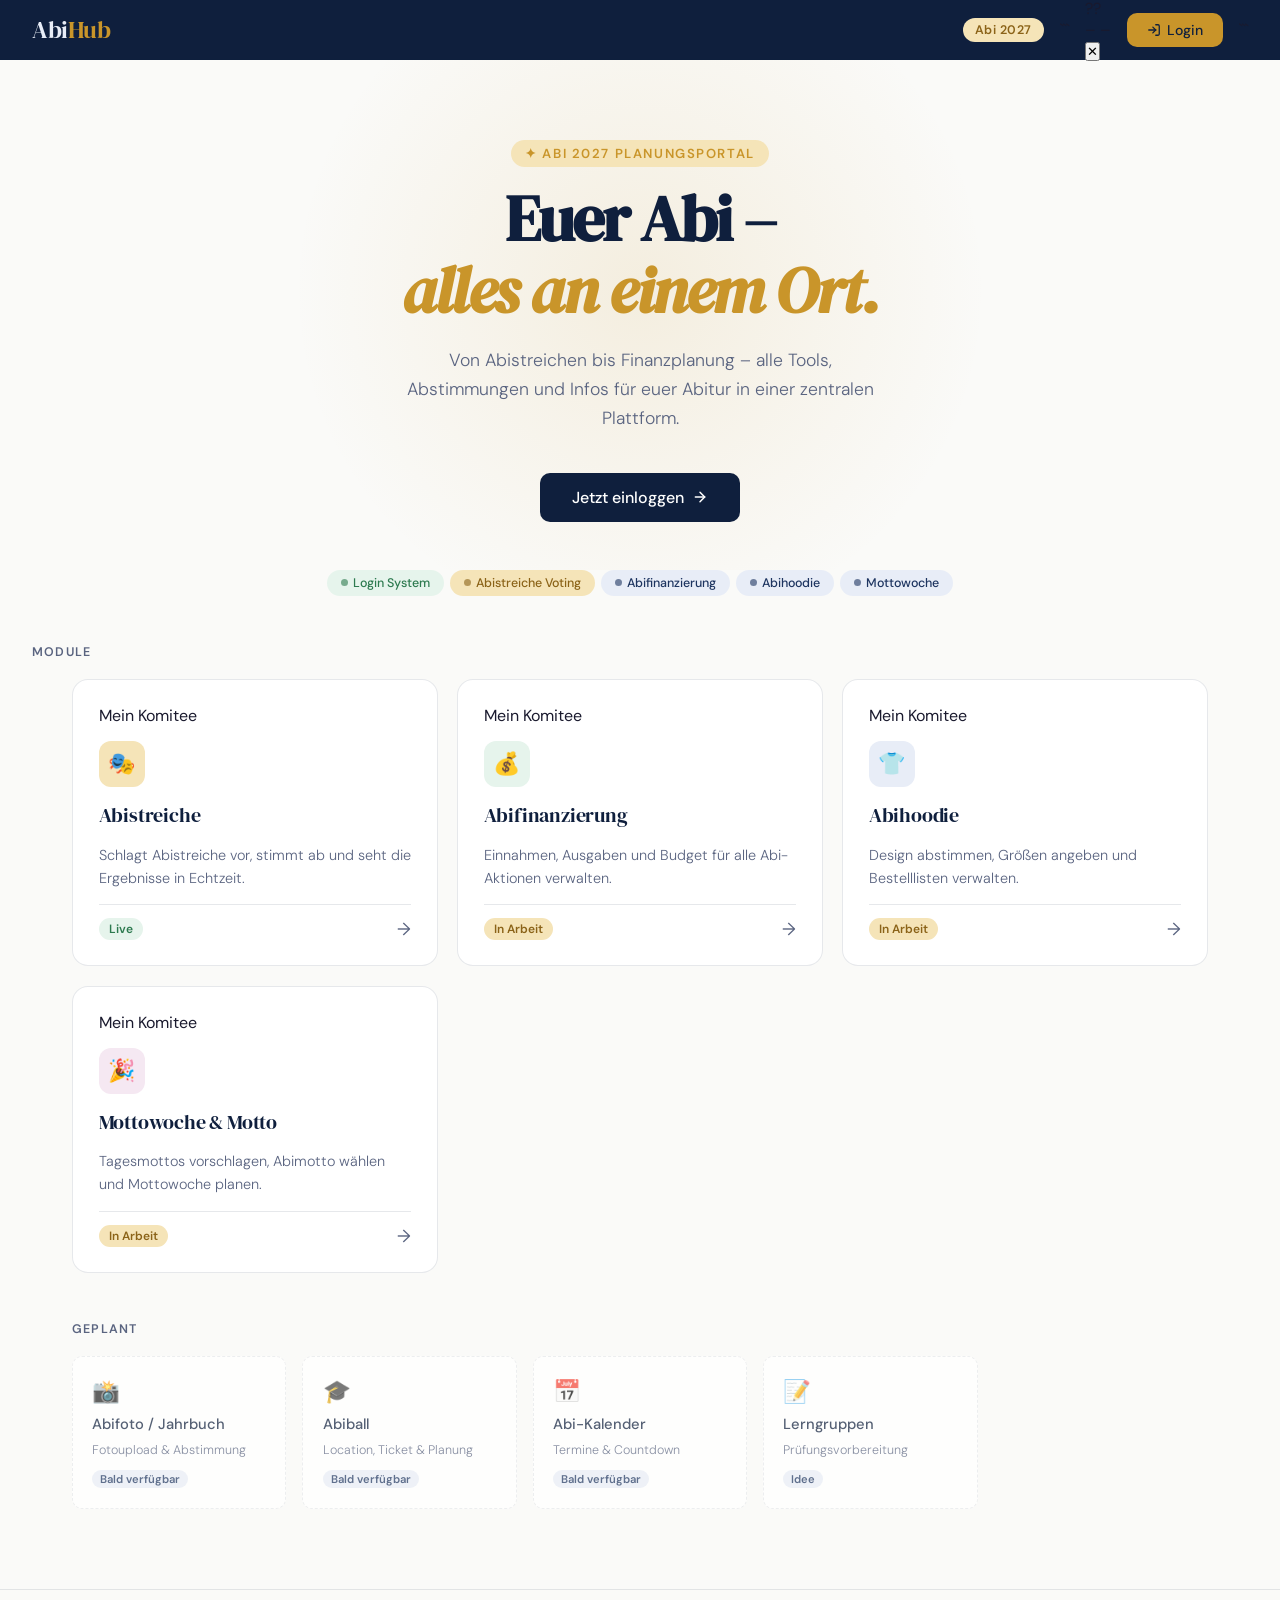
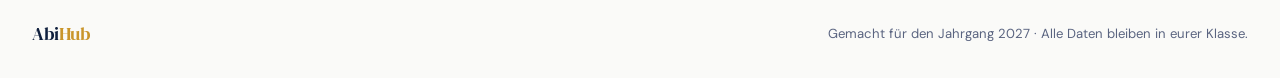
==== commit 43b67bc3: "Update index.html" ====
--- a/index.html
+++ b/index.html
@@ -7,271 +7,7 @@
 <title>AbiHub – Euer Abi, alles an einem Ort</title>
 <link rel="preconnect" href="https://fonts.googleapis.com">
 <link href="https://fonts.googleapis.com/css2?family=DM+Serif+Display:ital@0;1&family=DM+Sans:wght@300;400;500;600&display=swap" rel="stylesheet">
-<style>
-  :root {
-    --gold: #C9952A; --gold-light: #F5E4B8; --gold-dark: #8B6318;
-    --navy: #0F1F3D; --navy-mid: #1E3560; --navy-light: #E8EDF7;
-    --white: #FAFAF8; --text: #1A1A2E; --text-muted: #5A6480;
-    --border: rgba(15,31,61,0.1); --radius: 16px; --radius-sm: 10px;
-  }
-
-- { box-sizing: border-box; margin: 0; padding: 0; }
-
-body {
-font-family: ‘DM Sans’, sans-serif;
-background: var(–white); color: var(–text);
-min-height: 100vh; overflow-x: hidden;
-}
-
-/* ── HEADER ── */
-header {
-position: sticky; top: 0; z-index: 100;
-background: rgba(250,250,248,0.92);
-backdrop-filter: blur(12px);
-border-bottom: 1px solid var(–border);
-padding: 0 2rem;
-display: flex; align-items: center;
-justify-content: space-between; height: 60px;
-}
-
-.logo {
-font-family: ‘DM Serif Display’, serif;
-font-size: 1.5rem; color: var(–navy); letter-spacing: -0.02em;
-}
-.logo span { color: var(–gold); }
-
-.header-right { display: flex; align-items: center; gap: 0.8rem; }
-
-.year-badge {
-background: var(–gold-light); color: var(–gold-dark);
-font-size: 0.78rem; font-weight: 600;
-padding: 4px 12px; border-radius: 20px; letter-spacing: 0.04em;
-}
-
-/* User badge – sichtbar nach Login */
-.user-badge {
-display: none;
-align-items: center; gap: 8px;
-background: var(–navy);
-border-radius: var(–radius-sm);
-padding: 6px 12px 6px 8px;
-}
-
-.user-badge.visible { display: flex; }
-
-.user-avatar {
-width: 26px; height: 26px; border-radius: 50%;
-background: rgba(201,149,42,0.3);
-display: flex; align-items: center; justify-content: center;
-font-size: 0.68rem; font-weight: 600; color: var(–gold);
-flex-shrink: 0;
-}
-
-.user-info { display: flex; flex-direction: column; gap: 1px; }
-
-.user-name {
-font-size: 0.8rem; font-weight: 500; color: #fff; line-height: 1;
-}
-
-.user-role {
-font-size: 0.65rem; color: rgba(255,255,255,0.5); line-height: 1;
-}
-
-.logout-btn {
-background: none; border: none; cursor: pointer;
-color: rgba(255,255,255,0.4); padding: 2px 4px;
-font-size: 0.75rem; transition: color 0.2s;
-font-family: ‘DM Sans’, sans-serif;
-}
-.logout-btn:hover { color: #fff; }
-
-.login-btn {
-background: var(–navy); color: #fff;
-border: none; border-radius: var(–radius-sm);
-padding: 8px 20px;
-font-family: ‘DM Sans’, sans-serif;
-font-size: 0.88rem; font-weight: 500;
-cursor: pointer; transition: background 0.2s;
-text-decoration: none; display: inline-flex;
-align-items: center; gap: 6px;
-}
-.login-btn:hover { background: var(–navy-mid); }
-
-/* ── HERO ── */
-.hero {
-text-align: center; padding: 5rem 2rem 3rem;
-position: relative; overflow: hidden;
-}
-
-.hero::before {
-content: ‘’; position: absolute;
-top: -120px; left: 50%; transform: translateX(-50%);
-width: 700px; height: 700px;
-background: radial-gradient(circle, rgba(201,149,42,0.12) 0%, transparent 70%);
-pointer-events: none;
-}
-
-.hero-eyebrow {
-display: inline-block; font-size: 0.82rem; font-weight: 600;
-letter-spacing: 0.12em; text-transform: uppercase; color: var(–gold);
-margin-bottom: 1rem; background: var(–gold-light);
-padding: 5px 14px; border-radius: 20px;
-animation: fadeUp 0.5s ease both;
-}
-
-.hero h1 {
-font-family: ‘DM Serif Display’, serif;
-font-size: clamp(2.4rem, 6vw, 4rem);
-line-height: 1.12; color: var(–navy);
-letter-spacing: -0.03em; max-width: 720px;
-margin: 0 auto 1.2rem;
-animation: fadeUp 0.5s 0.1s ease both;
-}
-
-.hero h1 em { font-style: italic; color: var(–gold); }
-
-.hero p {
-font-size: 1.1rem; color: var(–text-muted);
-max-width: 500px; margin: 0 auto 2.5rem;
-line-height: 1.65; font-weight: 300;
-animation: fadeUp 0.5s 0.18s ease both;
-}
-
-.hero-cta {
-display: inline-flex; align-items: center; gap: 8px;
-background: var(–navy); color: #fff;
-font-family: ‘DM Sans’, sans-serif; font-weight: 500;
-font-size: 1rem; padding: 14px 32px;
-border-radius: var(–radius-sm); text-decoration: none;
-transition: background 0.2s, transform 0.15s;
-animation: fadeUp 0.5s 0.26s ease both;
-border: none; cursor: pointer;
-}
-.hero-cta:hover { background: var(–navy-mid); transform: translateY(-2px); }
-
-/* ── STATUS CHIPS ── */
-.progress-strip {
-display: flex; gap: 6px; justify-content: center;
-padding: 0 2rem 3rem; flex-wrap: wrap;
-animation: fadeUp 0.5s 0.32s ease both;
-}
-
-.pchip {
-background: var(–navy-light); color: var(–navy-mid);
-font-size: 0.78rem; font-weight: 500;
-padding: 5px 14px; border-radius: 20px;
-display: flex; align-items: center; gap: 5px;
-}
-.pchip.done   { background: #E6F4EC; color: #2D7A4F; }
-.pchip.active { background: var(–gold-light); color: var(–gold-dark); }
-.dot { width: 7px; height: 7px; border-radius: 50%; background: currentColor; opacity: 0.6; }
-
-/* ── SECTION LABEL ── */
-.section-label {
-font-size: 0.78rem; font-weight: 600; letter-spacing: 0.1em;
-text-transform: uppercase; color: var(–text-muted);
-padding: 0 2rem; margin-bottom: 1.2rem;
-}
-
-/* ── CARDS GRID ── */
-.cards-grid {
-display: grid; grid-template-columns: repeat(auto-fill, minmax(280px, 1fr));
-gap: 1.2rem; padding: 0 2rem;
-max-width: 1200px; margin: 0 auto;
-}
-
-.card {
-background: #fff; border: 1px solid var(–border);
-border-radius: var(–radius); padding: 1.6rem;
-cursor: pointer; text-decoration: none; color: inherit;
-display: flex; flex-direction: column; gap: 0.9rem;
-transition: transform 0.2s, box-shadow 0.2s, border-color 0.2s;
-position: relative; overflow: hidden;
-}
-
-.card::after {
-content: ‘’; position: absolute;
-top: 0; left: 0; right: 0; height: 3px;
-background: var(–card-accent, var(–gold));
-opacity: 0; transition: opacity 0.2s;
-}
-
-.card:hover { transform: translateY(-4px); box-shadow: 0 12px 32px rgba(15,31,61,0.1); border-color: rgba(15,31,61,0.2); }
-.card:hover::after { opacity: 1; }
-
-.card-icon {
-width: 46px; height: 46px; border-radius: 12px;
-display: flex; align-items: center; justify-content: center;
-font-size: 22px; background: var(–card-icon-bg, var(–gold-light)); flex-shrink: 0;
-}
-
-.card-title { font-family: ‘DM Serif Display’, serif; font-size: 1.25rem; color: var(–navy); letter-spacing: -0.01em; }
-.card-desc  { font-size: 0.9rem; color: var(–text-muted); line-height: 1.6; font-weight: 300; flex: 1; }
-
-.card-footer {
-display: flex; align-items: center; justify-content: space-between;
-padding-top: 0.8rem; border-top: 1px solid var(–border);
-}
-
-.card-status { font-size: 0.75rem; font-weight: 600; padding: 3px 10px; border-radius: 20px; background: var(–navy-light); color: var(–navy-mid); }
-.card-status.live { background: #E6F4EC; color: #2D7A4F; }
-.card-status.wip  { background: var(–gold-light); color: var(–gold-dark); }
-
-.card-arrow { font-size: 1.1rem; color: var(–text-muted); transition: transform 0.2s, color 0.2s; }
-.card:hover .card-arrow { transform: translateX(4px); color: var(–navy); }
-
-/* Komitee-Badge auf Karte */
-.my-module-badge {
-display: none;
-position: absolute; top: 12px; right: 12px;
-background: var(–gold-light); color: var(–gold-dark);
-font-size: 0.65rem; font-weight: 700;
-padding: 2px 8px; border-radius: 10px;
-letter-spacing: 0.04em; text-transform: uppercase;
-}
-
-.my-module-badge.visible { display: block; }
-
-/* ── UPCOMING ── */
-.upcoming { margin: 3rem auto 0; max-width: 1200px; padding: 0 2rem; }
-
-.upcoming-grid { display: grid; grid-template-columns: repeat(auto-fill, minmax(200px, 1fr)); gap: 1rem; margin-top: 1.2rem; }
-
-.upcoming-card {
-background: #fff; border: 1px dashed var(–border);
-border-radius: var(–radius-sm); padding: 1.2rem;
-display: flex; flex-direction: column; gap: 0.5rem; opacity: 0.7;
-}
-
-.upcoming-icon { font-size: 1.4rem; }
-.upcoming-name { font-size: 0.92rem; font-weight: 500; color: var(–navy); }
-.upcoming-sub  { font-size: 0.78rem; color: var(–text-muted); font-weight: 300; }
-.coming-badge  { display: inline-block; font-size: 0.7rem; font-weight: 600; padding: 2px 8px; border-radius: 10px; background: var(–navy-light); color: var(–navy-mid); margin-top: 0.3rem; width: fit-content; }
-
-/* ── FOOTER ── */
-footer { margin-top: 5rem; border-top: 1px solid var(–border); padding: 2rem; display: flex; align-items: center; justify-content: space-between; flex-wrap: wrap; gap: 1rem; }
-.footer-logo { font-family: ‘DM Serif Display’, serif; font-size: 1.1rem; color: var(–navy); }
-.footer-logo span { color: var(–gold); }
-.footer-text { font-size: 0.82rem; color: var(–text-muted); }
-
-@keyframes fadeUp {
-from { opacity: 0; transform: translateY(24px); }
-to   { opacity: 1; transform: translateY(0); }
-}
-
-.card:nth-child(1) { animation: fadeUp 0.4s 0.35s ease both; }
-.card:nth-child(2) { animation: fadeUp 0.4s 0.42s ease both; }
-.card:nth-child(3) { animation: fadeUp 0.4s 0.49s ease both; }
-.card:nth-child(4) { animation: fadeUp 0.4s 0.56s ease both; }
-
-@media (max-width: 600px) {
-header { padding: 0 1rem; }
-.hero { padding: 3rem 1rem 2rem; }
-.cards-grid, .upcoming, .progress-strip { padding: 0 1rem; }
-.section-label { padding: 0 1rem; }
-footer { padding: 1.5rem 1rem; flex-direction: column; align-items: flex-start; }
-}
-</style>
+<link rel="stylesheet" href="style.css">
 
 </head>
 <body>
--- a/style.css
+++ b/style.css
@@ -0,0 +1,506 @@
+:root {
+    --gold: #C9952A;
+    --gold-light: #F5E4B8;
+    --gold-dark: #8B6318;
+    --navy: #0F1F3D;
+    --navy-mid: #1E3560;
+    --navy-light: #E8EDF7;
+    --red: rgba(255,100,100,0.7);
+    --dark-red: rgba(150,0,0,1);
+    --white: #FAFAF8;
+    --text: #1A1A2E;
+    --text-muted: #5A6480;
+    --card-bg: #FFFFFF;
+    --border: rgba(15, 31, 61, 0.1);
+    --radius: 16px;
+    --radius-sm: 10px;
+}
+
+* {
+    box-sizing: border-box;
+    margin: 0;
+    padding: 0;
+}
+
+body {
+    font-family: 'DM Sans', sans-serif;
+    background: var(--white);
+    color: var(--text);
+    min-height: 100vh;
+    overflow-x: hidden;
+}
+
+/* ── HEADER ── */
+header {
+    position: sticky;
+    top: 0;
+    z-index: 100;
+    background: var(--navy);
+    backdrop-filter: blur(12px);
+    border-bottom: 1px solid var(--border);
+    padding: 0 2rem;
+    display: flex;
+    align-items: center;
+    justify-content: space-between;
+    height: 60px;
+}
+
+
+.logo {
+    font-family: 'DM Serif Display', serif;
+    font-size: 1.5rem;
+    color: var(--navy-light); 
+    letter-spacing: -0.02em;
+}
+
+.logo span {
+    color: var(--gold);
+}
+
+.header-right {
+    display: flex;
+    align-items: center;
+    gap: 1rem;
+}
+
+.year-badge {
+    background: var(--gold-light);
+    color: var(--gold-dark);
+    font-size: 0.78rem;
+    font-weight: 600;
+    padding: 4px 12px;
+    border-radius: 20px;
+    letter-spacing: 0.04em;
+}
+
+.login-btn {
+    background: var(--gold);
+    color: var(--navy);
+    border: none;
+    border-radius: var(--radius-sm);
+    padding: 8px 20px;
+    font-family: 'DM Sans', sans-serif;
+    font-size: 0.88rem;
+    font-weight: 500;
+    cursor: pointer;
+    transition: background 0.2s, transform 0.1s;
+    text-decoration: none;
+    display: inline-flex;
+    align-items: center;
+    gap: 6px;
+}
+
+.login-btn:hover {
+    background: var(--gold-dark);
+}
+
+.login-btn:active {
+    transform: scale(0.98);
+}
+
+/* ── HERO ── */
+.hero {
+    text-align: center;
+    padding: 5rem 2rem 3rem;
+    position: relative;
+    overflow: hidden;
+}
+
+.hero::before {
+    content: '';
+    position: absolute;
+    top: -120px;
+    left: 50%;
+    transform: translateX(-50%);
+    width: 700px;
+    height: 700px;
+    background: radial-gradient(circle, rgba(201, 149, 42, 0.12) 0%, transparent 70%);
+    pointer-events: none;
+}
+
+.hero-eyebrow {
+    display: inline-block;
+    font-size: 0.82rem;
+    font-weight: 600;
+    letter-spacing: 0.12em;
+    text-transform: uppercase;
+    color: var(--gold);
+    margin-bottom: 1rem;
+    background: var(--gold-light);
+    padding: 5px 14px;
+    border-radius: 20px;
+}
+
+.hero h1 {
+    font-family: 'DM Serif Display', serif;
+    font-size: clamp(2.4rem, 6vw, 4rem);
+    line-height: 1.12;
+    color: var(--navy);
+    letter-spacing: -0.03em;
+    max-width: 720px;
+    margin: 0 auto 1.2rem;
+}
+
+.hero h1 em {
+    font-style: italic;
+    color: var(--gold);
+}
+
+.hero p {
+    font-size: 1.1rem;
+    color: var(--text-muted);
+    max-width: 500px;
+    margin: 0 auto 2.5rem;
+    line-height: 1.65;
+    font-weight: 300;
+}
+
+.hero-cta {
+    display: inline-flex;
+    align-items: center;
+    gap: 8px;
+    background: var(--navy);
+    color: #fff;
+    font-family: 'DM Sans', sans-serif;
+    font-weight: 500;
+    font-size: 1rem;
+    padding: 14px 32px;
+    border-radius: var(--radius-sm);
+    text-decoration: none;
+    transition: background 0.2s, transform 0.15s;
+}
+
+.hero-cta:hover {
+    background: var(--navy-mid);
+    transform: translateY(-2px);
+}
+
+/* ── PROGRESS BAR (optional decoration) ── */
+.progress-strip {
+    display: flex;
+    gap: 6px;
+    justify-content: center;
+    padding: 0 2rem 3rem;
+    flex-wrap: wrap;
+}
+
+.pchip {
+    background: var(--navy-light);
+    color: var(--navy-mid);
+    font-size: 0.78rem;
+    font-weight: 500;
+    padding: 5px 14px;
+    border-radius: 20px;
+    display: flex;
+    align-items: center;
+    gap: 5px;
+}
+
+.pchip.done {
+    background: #E6F4EC;
+    color: #2D7A4F;
+}
+
+.pchip.active {
+    background: var(--gold-light);
+    color: var(--gold-dark);
+}
+
+.dot {
+    width: 7px;
+    height: 7px;
+    border-radius: 50%;
+    background: currentColor;
+    opacity: 0.6;
+}
+
+.pchip.in-work {
+    background: var(--red);
+    color: var(--dark-red);
+    width: inherit;
+}
+
+
+/* ── SECTION LABEL ── */
+.section-label {
+    font-size: 0.78rem;
+    font-weight: 600;
+    letter-spacing: 0.1em;
+    text-transform: uppercase;
+    color: var(--text-muted);
+    padding: 0 2rem;
+    margin-bottom: 1.2rem;
+}
+
+/* ── CARDS GRID ── */
+.cards-grid {
+    display: grid;
+    grid-template-columns: repeat(auto-fill, minmax(280px, 1fr));
+    gap: 1.2rem;
+    padding: 0 2rem;
+    max-width: 1200px;
+    margin: 0 auto;
+}
+
+.card {
+    background: var(--card-bg);
+    border: 1px solid var(--border);
+    border-radius: var(--radius);
+    padding: 1.6rem;
+    cursor: pointer;
+    text-decoration: none;
+    color: inherit;
+    display: flex;
+    flex-direction: column;
+    gap: 0.9rem;
+    transition: transform 0.2s, box-shadow 0.2s, border-color 0.2s;
+    position: relative;
+    overflow: hidden;
+}
+
+.card::after {
+    content: '';
+    position: absolute;
+    top: 0;
+    left: 0;
+    right: 0;
+    height: 3px;
+    background: var(--card-accent, var(--gold));
+    opacity: 0;
+    transition: opacity 0.2s;
+}
+
+.card:hover {
+    transform: translateY(-4px);
+    box-shadow: 0 12px 32px rgba(15, 31, 61, 0.1);
+    border-color: rgba(15, 31, 61, 0.2);
+}
+
+.card:hover::after {
+    opacity: 1;
+}
+
+.card-icon {
+    width: 46px;
+    height: 46px;
+    border-radius: 12px;
+    display: flex;
+    align-items: center;
+    justify-content: center;
+    font-size: 22px;
+    background: var(--card-icon-bg, var(--gold-light));
+    flex-shrink: 0;
+}
+
+.card-title {
+    font-family: 'DM Serif Display', serif;
+    font-size: 1.25rem;
+    color: var(--navy);
+    letter-spacing: -0.01em;
+}
+
+.card-desc {
+    font-size: 0.9rem;
+    color: var(--text-muted);
+    line-height: 1.6;
+    font-weight: 300;
+    flex: 1;
+}
+
+.card-footer {
+    display: flex;
+    align-items: center;
+    justify-content: space-between;
+    padding-top: 0.8rem;
+    border-top: 1px solid var(--border);
+}
+
+.card-status {
+    font-size: 0.75rem;
+    font-weight: 600;
+    padding: 3px 10px;
+    border-radius: 20px;
+    background: var(--navy-light);
+    color: var(--navy-mid);
+}
+
+.card-status.live {
+    background: #E6F4EC;
+    color: #2D7A4F;
+}
+
+.card-status.wip {
+    background: var(--gold-light);
+    color: var(--gold-dark);
+}
+
+.card-arrow {
+    font-size: 1.1rem;
+    color: var(--text-muted);
+    transition: transform 0.2s, color 0.2s;
+}
+
+.card:hover .card-arrow {
+    transform: translateX(4px);
+    color: var(--navy);
+}
+
+/* ── UPCOMING SECTION ── */
+.upcoming {
+    margin: 3rem auto 0;
+    max-width: 1200px;
+    padding: 0 2rem;
+}
+
+.upcoming-grid {
+    display: grid;
+    grid-template-columns: repeat(auto-fill, minmax(200px, 1fr));
+    gap: 1rem;
+    margin-top: 1.2rem;
+}
+
+.upcoming-card {
+    background: var(--card-bg);
+    border: 1px dashed var(--border);
+    border-radius: var(--radius-sm);
+    padding: 1.2rem;
+    display: flex;
+    flex-direction: column;
+    gap: 0.5rem;
+    opacity: 0.7;
+}
+
+.upcoming-icon {
+    font-size: 1.4rem;
+}
+
+.upcoming-name {
+    font-size: 0.92rem;
+    font-weight: 500;
+    color: var(--navy);
+}
+
+.upcoming-sub {
+    font-size: 0.78rem;
+    color: var(--text-muted);
+    font-weight: 300;
+}
+
+.coming-badge {
+    display: inline-block;
+    font-size: 0.7rem;
+    font-weight: 600;
+    padding: 2px 8px;
+    border-radius: 10px;
+    background: var(--navy-light);
+    color: var(--navy-mid);
+    margin-top: 0.3rem;
+    width: fit-content;
+}
+
+/* ── FOOTER ── */
+footer {
+    margin-top: 5rem;
+    border-top: 1px solid var(--border);
+    padding: 2rem;
+    display: flex;
+    align-items: center;
+    justify-content: space-between;
+    flex-wrap: gap;
+    gap: 1rem;
+}
+
+.footer-logo {
+    font-family: 'DM Serif Display', serif;
+    font-size: 1.1rem;
+    color: var(--navy);
+}
+
+.footer-logo span {
+    color: var(--gold);
+}
+
+.footer-text {
+    font-size: 0.82rem;
+    color: var(--text-muted);
+}
+
+/* ── ANIMATIONS ── */
+@keyframes fadeUp {
+    from {
+        opacity: 0;
+        transform: translateY(24px);
+    }
+
+    to {
+        opacity: 1;
+        transform: translateY(0);
+    }
+}
+
+.hero-eyebrow {
+    animation: fadeUp 0.5s ease both;
+}
+
+.hero h1 {
+    animation: fadeUp 0.5s 0.1s ease both;
+}
+
+.hero p {
+    animation: fadeUp 0.5s 0.18s ease both;
+}
+
+.hero-cta {
+    animation: fadeUp 0.5s 0.26s ease both;
+}
+
+.progress-strip {
+    animation: fadeUp 0.5s 0.32s ease both;
+}
+
+.card {
+    animation: fadeUp 0.4s ease both;
+}
+
+.card:nth-child(1) {
+    animation-delay: 0.35s;
+}
+
+.card:nth-child(2) {
+    animation-delay: 0.42s;
+}
+
+.card:nth-child(3) {
+    animation-delay: 0.49s;
+}
+
+.card:nth-child(4) {
+    animation-delay: 0.56s;
+}
+
+/* ── RESPONSIVE ── */
+@media (max-width: 600px) {
+    header {
+        padding: 0 1rem;
+    }
+
+    .hero {
+        padding: 3rem 1rem 2rem;
+    }
+
+    .cards-grid,
+    .upcoming,
+    .progress-strip {
+        padding: 0 1rem;
+    }
+
+    .section-label {
+        padding: 0 1rem;
+    }
+
+    footer {
+        padding: 1.5rem 1rem;
+        flex-direction: column;
+        align-items: flex-start;
+    }
+}
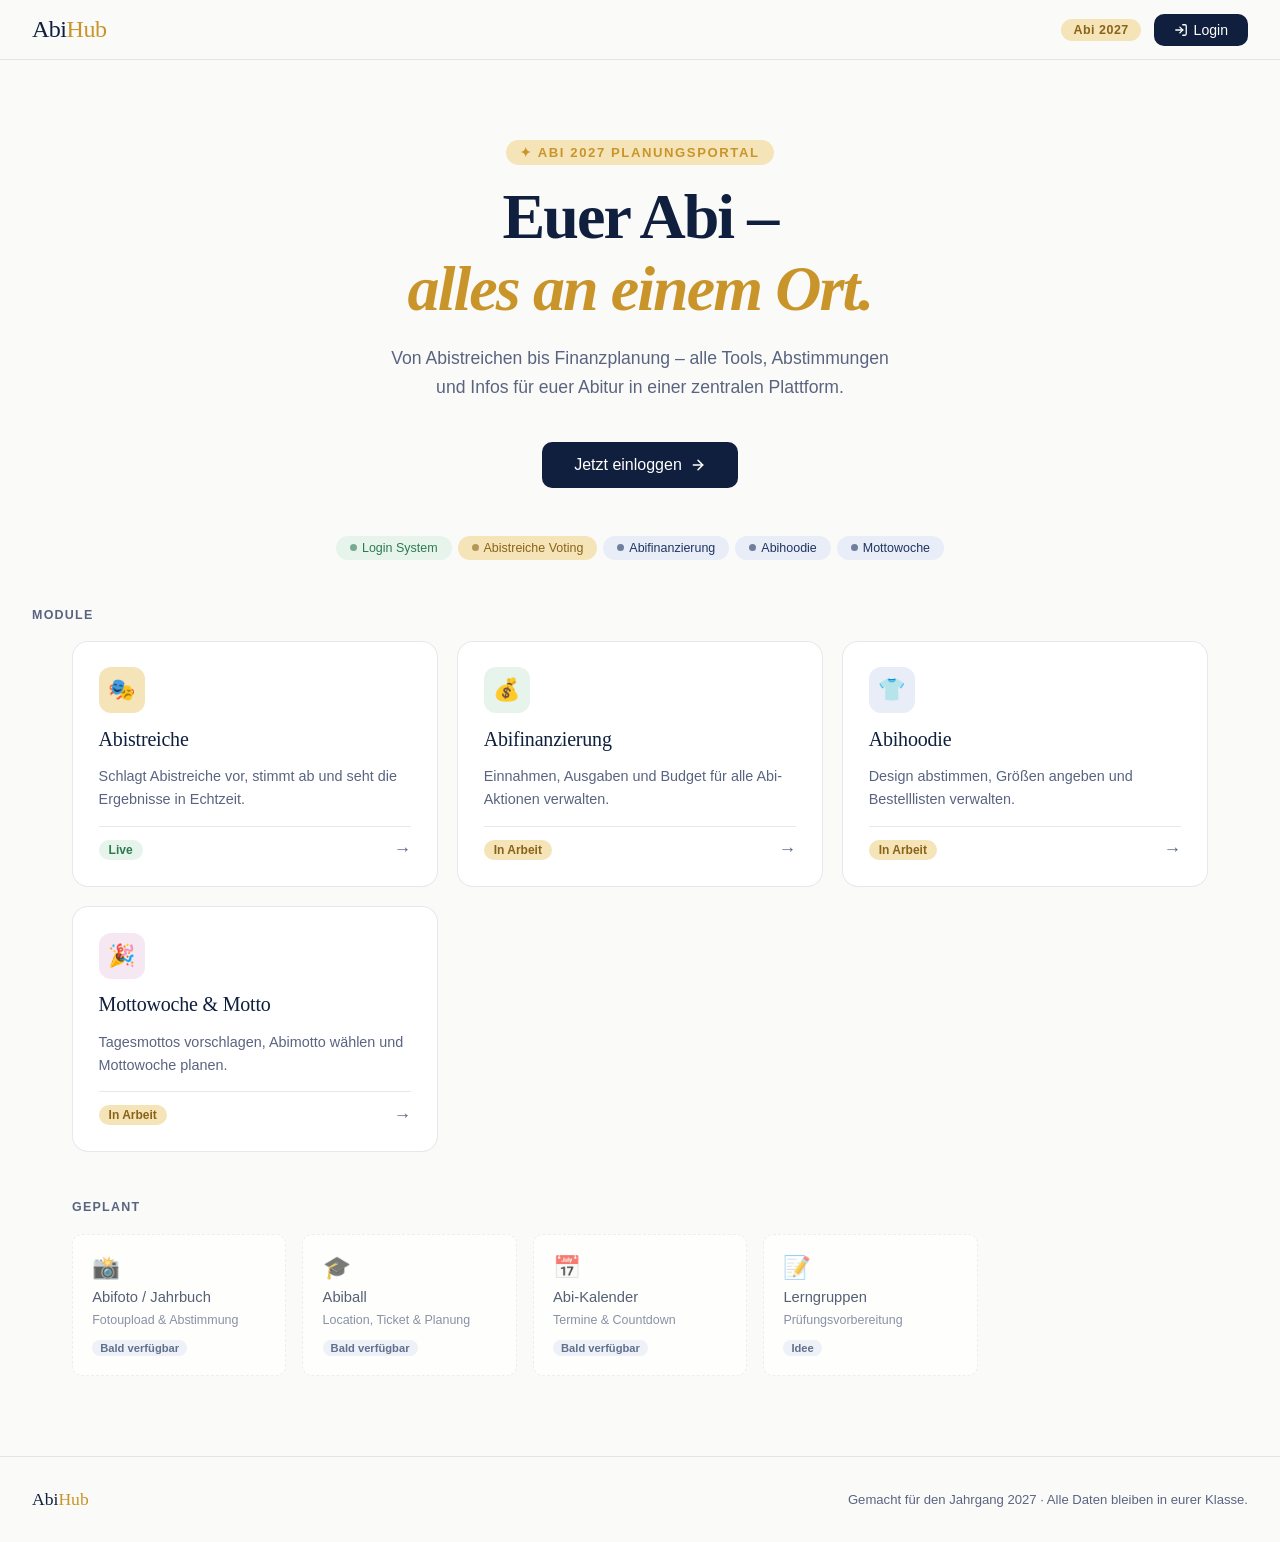
==== commit 60b56e1a: "Update index.html Typo" ====
--- a/index.html
+++ b/index.html
@@ -17,7 +17,7 @@
   <div class="header-right">
     <span class="year-badge">Abi 2027</span>
 
-```
+
 <!-- Wird nach Login sichtbar -->
 <div class="user-badge" id="userBadge">
   <div class="user-avatar" id="userAvatar">??</div>
@@ -33,7 +33,7 @@
   <svg width="14" height="14" viewBox="0 0 24 24" fill="none" stroke="currentColor" stroke-width="2.2" stroke-linecap="round"><path d="M15 3h4a2 2 0 0 1 2 2v14a2 2 0 0 1-2 2h-4"/><polyline points="10 17 15 12 10 7"/><line x1="15" y1="12" x2="3" y2="12"/></svg>
   Login
 </a>
-```
+
 
   </div>
 </header>
--- a/style.css
+++ b/style.css
@@ -1,506 +1,263 @@
-:root {
-    --gold: #C9952A;
-    --gold-light: #F5E4B8;
-    --gold-dark: #8B6318;
-    --navy: #0F1F3D;
-    --navy-mid: #1E3560;
-    --navy-light: #E8EDF7;
-    --red: rgba(255,100,100,0.7);
-    --dark-red: rgba(150,0,0,1);
-    --white: #FAFAF8;
-    --text: #1A1A2E;
-    --text-muted: #5A6480;
-    --card-bg: #FFFFFF;
-    --border: rgba(15, 31, 61, 0.1);
-    --radius: 16px;
-    --radius-sm: 10px;
-}
-
-* {
-    box-sizing: border-box;
-    margin: 0;
-    padding: 0;
-}
+ :root {
+    --gold: #C9952A; --gold-light: #F5E4B8; --gold-dark: #8B6318;
+    --navy: #0F1F3D; --navy-mid: #1E3560; --navy-light: #E8EDF7;
+    --white: #FAFAF8; --text: #1A1A2E; --text-muted: #5A6480;
+    --border: rgba(15,31,61,0.1); --radius: 16px; --radius-sm: 10px;
+  }
+
+* { box-sizing: border-box; margin: 0; padding: 0; }
 
 body {
-    font-family: 'DM Sans', sans-serif;
-    background: var(--white);
-    color: var(--text);
-    min-height: 100vh;
-    overflow-x: hidden;
+font-family: ‘DM Sans’, sans-serif;
+background: var(--white); color: var(–--text);
+min-height: 100vh; overflow-x: hidden;
 }
 
 /* ── HEADER ── */
 header {
-    position: sticky;
-    top: 0;
-    z-index: 100;
-    background: var(--navy);
-    backdrop-filter: blur(12px);
-    border-bottom: 1px solid var(--border);
-    padding: 0 2rem;
-    display: flex;
-    align-items: center;
-    justify-content: space-between;
-    height: 60px;
-}
-
+position: sticky; top: 0; z-index: 100;
+background: rgba(250,250,248,0.92);
+backdrop-filter: blur(12px);
+border-bottom: 1px solid var(--border);
+padding: 0 2rem;
+display: flex; align-items: center;
+justify-content: space-between; height: 60px;
+}
 
 .logo {
-    font-family: 'DM Serif Display', serif;
-    font-size: 1.5rem;
-    color: var(--navy-light); 
-    letter-spacing: -0.02em;
-}
-
-.logo span {
-    color: var(--gold);
-}
-
-.header-right {
-    display: flex;
-    align-items: center;
-    gap: 1rem;
-}
+font-family: ‘DM Serif Display’, serif;
+font-size: 1.5rem; color: var(--navy); letter-spacing: -0.02em;
+}
+.logo span { color: var(--gold); }
+
+.header-right { display: flex; align-items: center; gap: 0.8rem; }
 
 .year-badge {
-    background: var(--gold-light);
-    color: var(--gold-dark);
-    font-size: 0.78rem;
-    font-weight: 600;
-    padding: 4px 12px;
-    border-radius: 20px;
-    letter-spacing: 0.04em;
-}
+background: var(--gold-light); color: var(--gold-dark);
+font-size: 0.78rem; font-weight: 600;
+padding: 4px 12px; border-radius: 20px; letter-spacing: 0.04em;
+}
+
+/* User badge – sichtbar nach Login */
+.user-badge {
+display: none;
+align-items: center; gap: 8px;
+background: var(--navy);
+border-radius: var(--radius-sm);
+padding: 6px 12px 6px 8px;
+}
+
+.user-badge.visible { display: flex; }
+
+.user-avatar {
+width: 26px; height: 26px; border-radius: 50%;
+background: rgba(201,149,42,0.3);
+display: flex; align-items: center; justify-content: center;
+font-size: 0.68rem; font-weight: 600; color: var(--gold);
+flex-shrink: 0;
+}
+
+.user-info { display: flex; flex-direction: column; gap: 1px; }
+
+.user-name {
+font-size: 0.8rem; font-weight: 500; color: #fff; line-height: 1;
+}
+
+.user-role {
+font-size: 0.65rem; color: rgba(255,255,255,0.5); line-height: 1;
+}
+
+.logout-btn {
+background: none; border: none; cursor: pointer;
+color: rgba(255,255,255,0.4); padding: 2px 4px;
+font-size: 0.75rem; transition: color 0.2s;
+font-family: ‘DM Sans’, sans-serif;
+}
+.logout-btn:hover { color: #fff; }
 
 .login-btn {
-    background: var(--gold);
-    color: var(--navy);
-    border: none;
-    border-radius: var(--radius-sm);
-    padding: 8px 20px;
-    font-family: 'DM Sans', sans-serif;
-    font-size: 0.88rem;
-    font-weight: 500;
-    cursor: pointer;
-    transition: background 0.2s, transform 0.1s;
-    text-decoration: none;
-    display: inline-flex;
-    align-items: center;
-    gap: 6px;
-}
-
-.login-btn:hover {
-    background: var(--gold-dark);
-}
-
-.login-btn:active {
-    transform: scale(0.98);
-}
+background: var(--navy); color: #fff;
+border: none; border-radius: var(--radius-sm);
+padding: 8px 20px;
+font-family: ‘DM Sans’, sans-serif;
+font-size: 0.88rem; font-weight: 500;
+cursor: pointer; transition: background 0.2s;
+text-decoration: none; display: inline-flex;
+align-items: center; gap: 6px;
+}
+.login-btn:hover { background: var(--navy-mid); }
 
 /* ── HERO ── */
 .hero {
-    text-align: center;
-    padding: 5rem 2rem 3rem;
-    position: relative;
-    overflow: hidden;
+text-align: center; padding: 5rem 2rem 3rem;
+position: relative; overflow: hidden;
 }
 
 .hero::before {
-    content: '';
-    position: absolute;
-    top: -120px;
-    left: 50%;
-    transform: translateX(-50%);
-    width: 700px;
-    height: 700px;
-    background: radial-gradient(circle, rgba(201, 149, 42, 0.12) 0%, transparent 70%);
-    pointer-events: none;
+content: ‘’; position: absolute;
+top: -120px; left: 50%; transform: translateX(-50%);
+width: 700px; height: 700px;
+background: radial-gradient(circle, rgba(201,149,42,0.12) 0%, transparent 70%);
+pointer-events: none;
 }
 
 .hero-eyebrow {
-    display: inline-block;
-    font-size: 0.82rem;
-    font-weight: 600;
-    letter-spacing: 0.12em;
-    text-transform: uppercase;
-    color: var(--gold);
-    margin-bottom: 1rem;
-    background: var(--gold-light);
-    padding: 5px 14px;
-    border-radius: 20px;
+display: inline-block; font-size: 0.82rem; font-weight: 600;
+letter-spacing: 0.12em; text-transform: uppercase; color: var(--gold);
+margin-bottom: 1rem; background: var(--gold-light);
+padding: 5px 14px; border-radius: 20px;
+animation: fadeUp 0.5s ease both;
 }
 
 .hero h1 {
-    font-family: 'DM Serif Display', serif;
-    font-size: clamp(2.4rem, 6vw, 4rem);
-    line-height: 1.12;
-    color: var(--navy);
-    letter-spacing: -0.03em;
-    max-width: 720px;
-    margin: 0 auto 1.2rem;
-}
-
-.hero h1 em {
-    font-style: italic;
-    color: var(--gold);
-}
+font-family: ‘DM Serif Display’, serif;
+font-size: clamp(2.4rem, 6vw, 4rem);
+line-height: 1.12; color: var(--navy);
+letter-spacing: -0.03em; max-width: 720px;
+margin: 0 auto 1.2rem;
+animation: fadeUp 0.5s 0.1s ease both;
+}
+
+.hero h1 em { font-style: italic; color: var(--gold); }
 
 .hero p {
-    font-size: 1.1rem;
-    color: var(--text-muted);
-    max-width: 500px;
-    margin: 0 auto 2.5rem;
-    line-height: 1.65;
-    font-weight: 300;
+font-size: 1.1rem; color: var(--text-muted);
+max-width: 500px; margin: 0 auto 2.5rem;
+line-height: 1.65; font-weight: 300;
+animation: fadeUp 0.5s 0.18s ease both;
 }
 
 .hero-cta {
-    display: inline-flex;
-    align-items: center;
-    gap: 8px;
-    background: var(--navy);
-    color: #fff;
-    font-family: 'DM Sans', sans-serif;
-    font-weight: 500;
-    font-size: 1rem;
-    padding: 14px 32px;
-    border-radius: var(--radius-sm);
-    text-decoration: none;
-    transition: background 0.2s, transform 0.15s;
-}
-
-.hero-cta:hover {
-    background: var(--navy-mid);
-    transform: translateY(-2px);
-}
-
-/* ── PROGRESS BAR (optional decoration) ── */
+display: inline-flex; align-items: center; gap: 8px;
+background: var(--navy); color: #fff;
+font-family: ‘DM Sans’, sans-serif; font-weight: 500;
+font-size: 1rem; padding: 14px 32px;
+border-radius: var(--radius-sm); text-decoration: none;
+transition: background 0.2s, transform 0.15s;
+animation: fadeUp 0.5s 0.26s ease both;
+border: none; cursor: pointer;
+}
+.hero-cta:hover { background: var(--navy-mid); transform: translateY(-2px); }
+
+/* ── STATUS CHIPS ── */
 .progress-strip {
-    display: flex;
-    gap: 6px;
-    justify-content: center;
-    padding: 0 2rem 3rem;
-    flex-wrap: wrap;
+display: flex; gap: 6px; justify-content: center;
+padding: 0 2rem 3rem; flex-wrap: wrap;
+animation: fadeUp 0.5s 0.32s ease both;
 }
 
 .pchip {
-    background: var(--navy-light);
-    color: var(--navy-mid);
-    font-size: 0.78rem;
-    font-weight: 500;
-    padding: 5px 14px;
-    border-radius: 20px;
-    display: flex;
-    align-items: center;
-    gap: 5px;
-}
-
-.pchip.done {
-    background: #E6F4EC;
-    color: #2D7A4F;
-}
-
-.pchip.active {
-    background: var(--gold-light);
-    color: var(--gold-dark);
-}
-
-.dot {
-    width: 7px;
-    height: 7px;
-    border-radius: 50%;
-    background: currentColor;
-    opacity: 0.6;
-}
-
-.pchip.in-work {
-    background: var(--red);
-    color: var(--dark-red);
-    width: inherit;
-}
-
+background: var(--navy-light); color: var(--navy-mid);
+font-size: 0.78rem; font-weight: 500;
+padding: 5px 14px; border-radius: 20px;
+display: flex; align-items: center; gap: 5px;
+}
+.pchip.done   { background: #E6F4EC; color: #2D7A4F; }
+.pchip.active { background: var(--gold-light); color: var(--gold-dark); }
+.dot { width: 7px; height: 7px; border-radius: 50%; background: currentColor; opacity: 0.6; }
 
 /* ── SECTION LABEL ── */
 .section-label {
-    font-size: 0.78rem;
-    font-weight: 600;
-    letter-spacing: 0.1em;
-    text-transform: uppercase;
-    color: var(--text-muted);
-    padding: 0 2rem;
-    margin-bottom: 1.2rem;
+font-size: 0.78rem; font-weight: 600; letter-spacing: 0.1em;
+text-transform: uppercase; color: var(--text-muted);
+padding: 0 2rem; margin-bottom: 1.2rem;
 }
 
 /* ── CARDS GRID ── */
 .cards-grid {
-    display: grid;
-    grid-template-columns: repeat(auto-fill, minmax(280px, 1fr));
-    gap: 1.2rem;
-    padding: 0 2rem;
-    max-width: 1200px;
-    margin: 0 auto;
+display: grid; grid-template-columns: repeat(auto-fill, minmax(280px, 1fr));
+gap: 1.2rem; padding: 0 2rem;
+max-width: 1200px; margin: 0 auto;
 }
 
 .card {
-    background: var(--card-bg);
-    border: 1px solid var(--border);
-    border-radius: var(--radius);
-    padding: 1.6rem;
-    cursor: pointer;
-    text-decoration: none;
-    color: inherit;
-    display: flex;
-    flex-direction: column;
-    gap: 0.9rem;
-    transition: transform 0.2s, box-shadow 0.2s, border-color 0.2s;
-    position: relative;
-    overflow: hidden;
+background: #fff; border: 1px solid var(--border);
+border-radius: var(--radius); padding: 1.6rem;
+cursor: pointer; text-decoration: none; color: inherit;
+display: flex; flex-direction: column; gap: 0.9rem;
+transition: transform 0.2s, box-shadow 0.2s, border-color 0.2s;
+position: relative; overflow: hidden;
 }
 
 .card::after {
-    content: '';
-    position: absolute;
-    top: 0;
-    left: 0;
-    right: 0;
-    height: 3px;
-    background: var(--card-accent, var(--gold));
-    opacity: 0;
-    transition: opacity 0.2s;
-}
-
-.card:hover {
-    transform: translateY(-4px);
-    box-shadow: 0 12px 32px rgba(15, 31, 61, 0.1);
-    border-color: rgba(15, 31, 61, 0.2);
-}
-
-.card:hover::after {
-    opacity: 1;
-}
+content: ‘’; position: absolute;
+top: 0; left: 0; right: 0; height: 3px;
+background: var(--card-accent, var(--gold));
+opacity: 0; transition: opacity 0.2s;
+}
+
+.card:hover { transform: translateY(-4px); box-shadow: 0 12px 32px rgba(15,31,61,0.1); border-color: rgba(15,31,61,0.2); }
+.card:hover::after { opacity: 1; }
 
 .card-icon {
-    width: 46px;
-    height: 46px;
-    border-radius: 12px;
-    display: flex;
-    align-items: center;
-    justify-content: center;
-    font-size: 22px;
-    background: var(--card-icon-bg, var(--gold-light));
-    flex-shrink: 0;
-}
-
-.card-title {
-    font-family: 'DM Serif Display', serif;
-    font-size: 1.25rem;
-    color: var(--navy);
-    letter-spacing: -0.01em;
-}
-
-.card-desc {
-    font-size: 0.9rem;
-    color: var(--text-muted);
-    line-height: 1.6;
-    font-weight: 300;
-    flex: 1;
-}
+width: 46px; height: 46px; border-radius: 12px;
+display: flex; align-items: center; justify-content: center;
+font-size: 22px; background: var(--card-icon-bg, var(--gold-light)); flex-shrink: 0;
+}
+
+.card-title { font-family: ‘DM Serif Display’, serif; font-size: 1.25rem; color: var(--navy); letter-spacing: -0.01em; }
+.card-desc  { font-size: 0.9rem; color: var(--text-muted); line-height: 1.6; font-weight: 300; flex: 1; }
 
 .card-footer {
-    display: flex;
-    align-items: center;
-    justify-content: space-between;
-    padding-top: 0.8rem;
-    border-top: 1px solid var(--border);
-}
-
-.card-status {
-    font-size: 0.75rem;
-    font-weight: 600;
-    padding: 3px 10px;
-    border-radius: 20px;
-    background: var(--navy-light);
-    color: var(--navy-mid);
-}
-
-.card-status.live {
-    background: #E6F4EC;
-    color: #2D7A4F;
-}
-
-.card-status.wip {
-    background: var(--gold-light);
-    color: var(--gold-dark);
-}
-
-.card-arrow {
-    font-size: 1.1rem;
-    color: var(--text-muted);
-    transition: transform 0.2s, color 0.2s;
-}
-
-.card:hover .card-arrow {
-    transform: translateX(4px);
-    color: var(--navy);
-}
-
-/* ── UPCOMING SECTION ── */
-.upcoming {
-    margin: 3rem auto 0;
-    max-width: 1200px;
-    padding: 0 2rem;
-}
-
-.upcoming-grid {
-    display: grid;
-    grid-template-columns: repeat(auto-fill, minmax(200px, 1fr));
-    gap: 1rem;
-    margin-top: 1.2rem;
-}
+display: flex; align-items: center; justify-content: space-between;
+padding-top: 0.8rem; border-top: 1px solid var(--border);
+}
+
+.card-status { font-size: 0.75rem; font-weight: 600; padding: 3px 10px; border-radius: 20px; background: var(--navy-light); color: var(–navy-mid); }
+.card-status.live { background: #E6F4EC; color: #2D7A4F; }
+.card-status.wip  { background: var(--gold-light); color: var(--gold-dark); }
+
+.card-arrow { font-size: 1.1rem; color: var(--text-muted); transition: transform 0.2s, color 0.2s; }
+.card:hover .card-arrow { transform: translateX(4px); color: var(--navy); }
+
+/* Komitee-Badge auf Karte */
+.my-module-badge {
+display: none;
+position: absolute; top: 12px; right: 12px;
+background: var(--gold-light); color: var(--gold-dark);
+font-size: 0.65rem; font-weight: 700;
+padding: 2px 8px; border-radius: 10px;
+letter-spacing: 0.04em; text-transform: uppercase;
+}
+
+.my-module-badge.visible { display: block; }
+
+/* ── UPCOMING ── */
+.upcoming { margin: 3rem auto 0; max-width: 1200px; padding: 0 2rem; }
+
+.upcoming-grid { display: grid; grid-template-columns: repeat(auto-fill, minmax(200px, 1fr)); gap: 1rem; margin-top: 1.2rem; }
 
 .upcoming-card {
-    background: var(--card-bg);
-    border: 1px dashed var(--border);
-    border-radius: var(--radius-sm);
-    padding: 1.2rem;
-    display: flex;
-    flex-direction: column;
-    gap: 0.5rem;
-    opacity: 0.7;
-}
-
-.upcoming-icon {
-    font-size: 1.4rem;
-}
-
-.upcoming-name {
-    font-size: 0.92rem;
-    font-weight: 500;
-    color: var(--navy);
-}
-
-.upcoming-sub {
-    font-size: 0.78rem;
-    color: var(--text-muted);
-    font-weight: 300;
-}
-
-.coming-badge {
-    display: inline-block;
-    font-size: 0.7rem;
-    font-weight: 600;
-    padding: 2px 8px;
-    border-radius: 10px;
-    background: var(--navy-light);
-    color: var(--navy-mid);
-    margin-top: 0.3rem;
-    width: fit-content;
-}
+background: #fff; border: 1px dashed var(--border);
+border-radius: var(--radius-sm); padding: 1.2rem;
+display: flex; flex-direction: column; gap: 0.5rem; opacity: 0.7;
+}
+
+.upcoming-icon { font-size: 1.4rem; }
+.upcoming-name { font-size: 0.92rem; font-weight: 500; color: var(--navy); }
+.upcoming-sub  { font-size: 0.78rem; color: var(--text-muted); font-weight: 300; }
+.coming-badge  { display: inline-block; font-size: 0.7rem; font-weight: 600; padding: 2px 8px; border-radius: 10px; background: var(--navy-light); color: var(--navy-mid); margin-top: 0.3rem; width: fit-content; }
 
 /* ── FOOTER ── */
-footer {
-    margin-top: 5rem;
-    border-top: 1px solid var(--border);
-    padding: 2rem;
-    display: flex;
-    align-items: center;
-    justify-content: space-between;
-    flex-wrap: gap;
-    gap: 1rem;
-}
-
-.footer-logo {
-    font-family: 'DM Serif Display', serif;
-    font-size: 1.1rem;
-    color: var(--navy);
-}
-
-.footer-logo span {
-    color: var(--gold);
-}
-
-.footer-text {
-    font-size: 0.82rem;
-    color: var(--text-muted);
-}
-
-/* ── ANIMATIONS ── */
+footer { margin-top: 5rem; border-top: 1px solid var(--border); padding: 2rem; display: flex; align-items: center; justify-content: space-between; flex-wrap: wrap; gap: 1rem; }
+.footer-logo { font-family: ‘DM Serif Display’, serif; font-size: 1.1rem; color: var(--navy); }
+.footer-logo span { color: var(--gold); }
+.footer-text { font-size: 0.82rem; color: var(--text-muted); }
+
 @keyframes fadeUp {
-    from {
-        opacity: 0;
-        transform: translateY(24px);
-    }
-
-    to {
-        opacity: 1;
-        transform: translateY(0);
-    }
-}
-
-.hero-eyebrow {
-    animation: fadeUp 0.5s ease both;
-}
-
-.hero h1 {
-    animation: fadeUp 0.5s 0.1s ease both;
-}
-
-.hero p {
-    animation: fadeUp 0.5s 0.18s ease both;
-}
-
-.hero-cta {
-    animation: fadeUp 0.5s 0.26s ease both;
-}
-
-.progress-strip {
-    animation: fadeUp 0.5s 0.32s ease both;
-}
-
-.card {
-    animation: fadeUp 0.4s ease both;
-}
-
-.card:nth-child(1) {
-    animation-delay: 0.35s;
-}
-
-.card:nth-child(2) {
-    animation-delay: 0.42s;
-}
-
-.card:nth-child(3) {
-    animation-delay: 0.49s;
-}
-
-.card:nth-child(4) {
-    animation-delay: 0.56s;
-}
-
-/* ── RESPONSIVE ── */
+from { opacity: 0; transform: translateY(24px); }
+to   { opacity: 1; transform: translateY(0); }
+}
+
+.card:nth-child(1) { animation: fadeUp 0.4s 0.35s ease both; }
+.card:nth-child(2) { animation: fadeUp 0.4s 0.42s ease both; }
+.card:nth-child(3) { animation: fadeUp 0.4s 0.49s ease both; }
+.card:nth-child(4) { animation: fadeUp 0.4s 0.56s ease both; }
+
 @media (max-width: 600px) {
-    header {
-        padding: 0 1rem;
-    }
-
-    .hero {
-        padding: 3rem 1rem 2rem;
-    }
-
-    .cards-grid,
-    .upcoming,
-    .progress-strip {
-        padding: 0 1rem;
-    }
-
-    .section-label {
-        padding: 0 1rem;
-    }
-
-    footer {
-        padding: 1.5rem 1rem;
-        flex-direction: column;
-        align-items: flex-start;
-    }
-}
+header { padding: 0 1rem; }
+.hero { padding: 3rem 1rem 2rem; }
+.cards-grid, .upcoming, .progress-strip { padding: 0 1rem; }
+.section-label { padding: 0 1rem; }
+footer { padding: 1.5rem 1rem; flex-direction: column; align-items: flex-start; }
+}
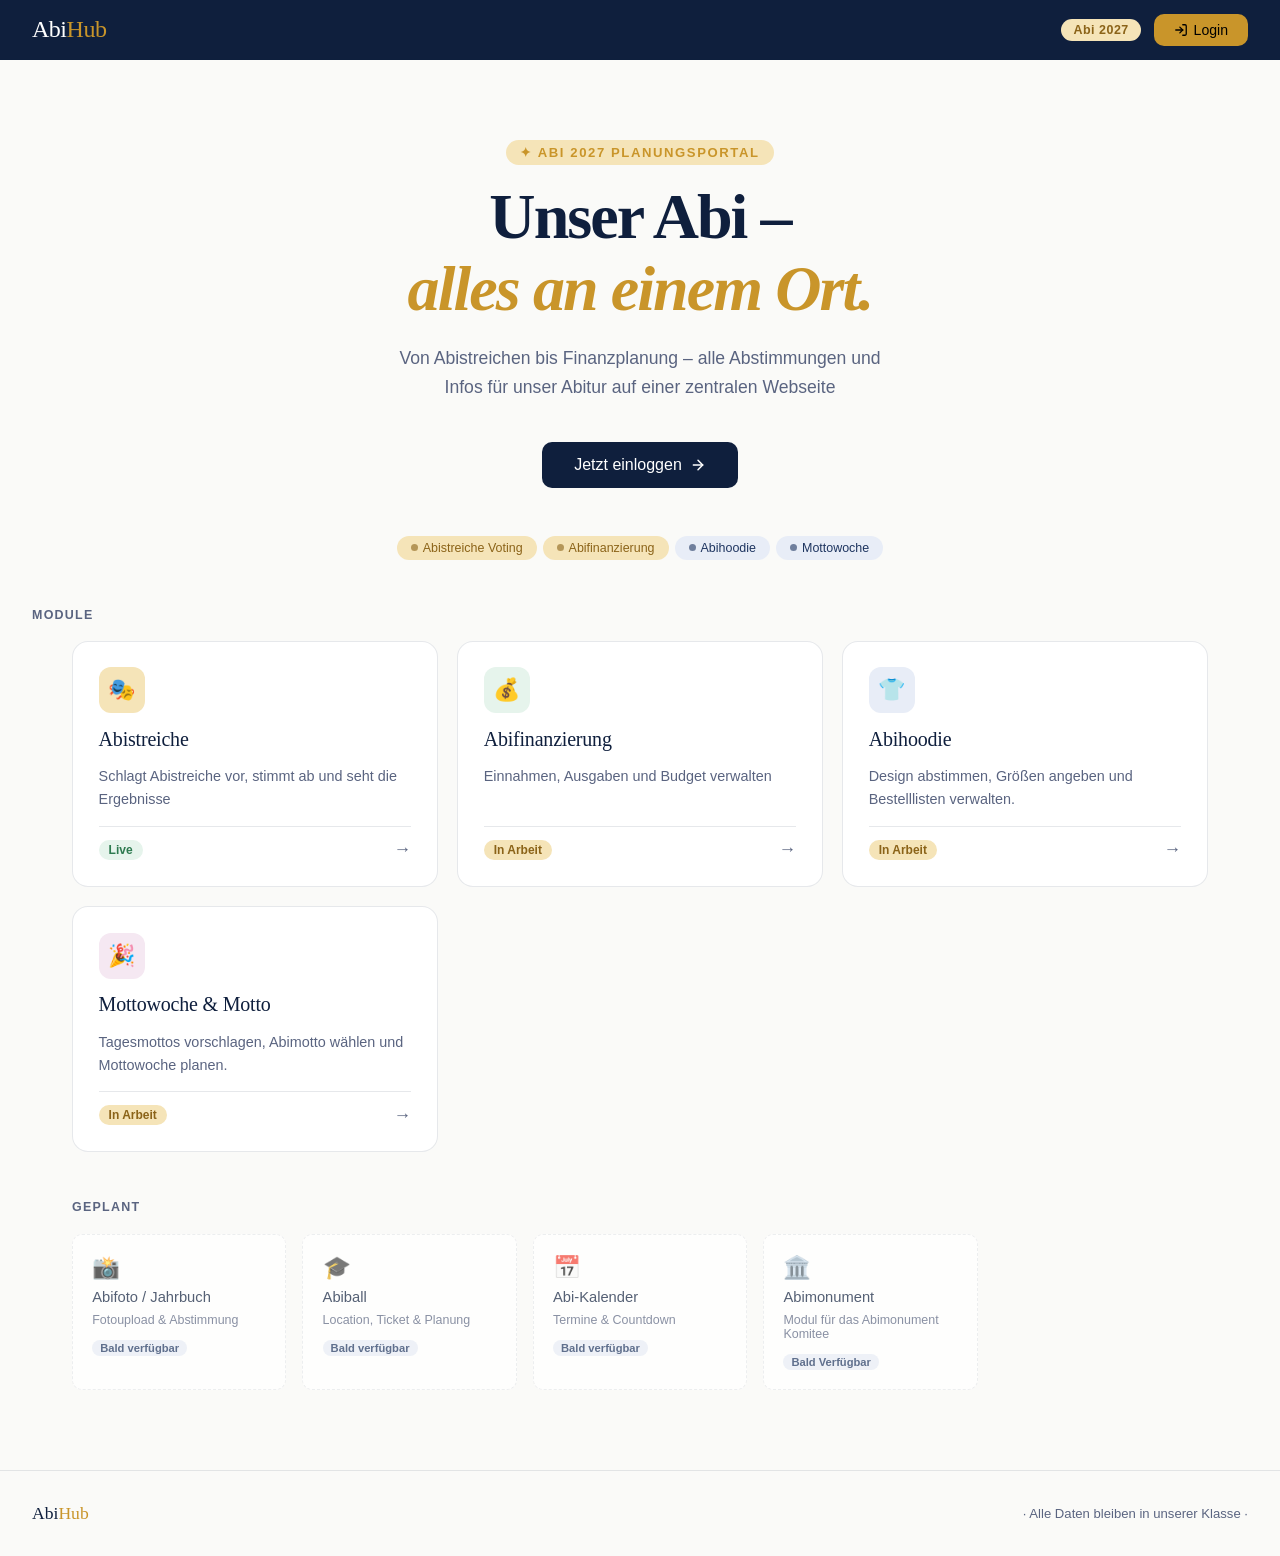
==== commit 7258d118: "Fixed dumb shit in index.html" ====
--- a/index.html
+++ b/index.html
@@ -4,7 +4,7 @@
 <head>
 <meta charset="UTF-8">
 <meta name="viewport" content="width=device-width, initial-scale=1.0">
-<title>AbiHub – Euer Abi, alles an einem Ort</title>
+<title>AbiHub – Unser Abi, alles an einem Ort</title>
 <link rel="preconnect" href="https://fonts.googleapis.com">
 <link href="https://fonts.googleapis.com/css2?family=DM+Serif+Display:ital@0;1&family=DM+Sans:wght@300;400;500;600&display=swap" rel="stylesheet">
 <link rel="stylesheet" href="style.css">
@@ -40,8 +40,8 @@
 
 <section class="hero">
   <span class="hero-eyebrow">✦ Abi 2027 Planungsportal</span>
-  <h1>Euer Abi –<br><em>alles an einem Ort.</em></h1>
-  <p>Von Abistreichen bis Finanzplanung – alle Tools, Abstimmungen und Infos für euer Abitur in einer zentralen Plattform.</p>
+  <h1>Unser Abi –<br><em>alles an einem Ort.</em></h1>
+  <p>Von Abistreichen bis Finanzplanung – alle Abstimmungen und Infos für unser Abitur auf einer zentralen Webseite</p>
   <a href="/login/login.html" class="hero-cta" id="heroCta">
     Jetzt einloggen
     <svg width="16" height="16" viewBox="0 0 24 24" fill="none" stroke="currentColor" stroke-width="2.2" stroke-linecap="round"><line x1="5" y1="12" x2="19" y2="12"/><polyline points="12 5 19 12 12 19"/></svg>
@@ -49,9 +49,8 @@
 </section>
 
 <div class="progress-strip">
-  <span class="pchip done"><span class="dot"></span> Login System</span>
   <span class="pchip active"><span class="dot"></span> Abistreiche Voting</span>
-  <span class="pchip"><span class="dot"></span> Abifinanzierung</span>
+  <span class="pchip active"><span class="dot"></span> Abifinanzierung</span>
   <span class="pchip"><span class="dot"></span> Abihoodie</span>
   <span class="pchip"><span class="dot"></span> Mottowoche</span>
 </div>
@@ -59,22 +58,22 @@
 <p class="section-label">Module</p>
 <div class="cards-grid">
 
-  <a href="/abistreiche/index.html" class="card" style="--card-accent:#C9952A;--card-icon-bg:#F5E4B8;">
+  <a href="https://abistreichevotingfrontend.pages.dev" class="card" style="--card-accent:#C9952A;--card-icon-bg:#F5E4B8;">
     <span class="my-module-badge" id="badge_abistreiche">Mein Komitee</span>
     <div class="card-icon">🎭</div>
     <div class="card-title">Abistreiche</div>
-    <div class="card-desc">Schlagt Abistreiche vor, stimmt ab und seht die Ergebnisse in Echtzeit.</div>
+    <div class="card-desc">Schlagt Abistreiche vor, stimmt ab und seht die Ergebnisse</div>
     <div class="card-footer">
       <span class="card-status live">Live</span>
       <span class="card-arrow">→</span>
     </div>
   </a>
 
-  <a href="/finanzen/finanzen.html" class="card" style="--card-accent:#2D7A4F;--card-icon-bg:#E6F4EC;">
+  <a href="/finance.html" class="card" style="--card-accent:#2D7A4F;--card-icon-bg:#E6F4EC;">
     <span class="my-module-badge" id="badge_finanzen">Mein Komitee</span>
     <div class="card-icon">💰</div>
     <div class="card-title">Abifinanzierung</div>
-    <div class="card-desc">Einnahmen, Ausgaben und Budget für alle Abi-Aktionen verwalten.</div>
+    <div class="card-desc">Einnahmen, Ausgaben und Budget verwalten</div>
     <div class="card-footer">
       <span class="card-status wip">In Arbeit</span>
       <span class="card-arrow">→</span>
@@ -127,17 +126,17 @@
       <span class="coming-badge">Bald verfügbar</span>
     </div>
     <div class="upcoming-card">
-      <div class="upcoming-icon">📝</div>
-      <div class="upcoming-name">Lerngruppen</div>
-      <div class="upcoming-sub">Prüfungsvorbereitung</div>
-      <span class="coming-badge">Idee</span>
+      <div class="upcoming-icon">🏛️</div>
+      <div class="upcoming-name">Abimonument</div>
+      <div class="upcoming-sub">Modul für das Abimonument Komitee</div>
+      <span class="coming-badge">Bald Verfügbar</span>
     </div>
   </div>
 </div>
 
 <footer>
   <div class="footer-logo">Abi<span>Hub</span></div>
-  <div class="footer-text">Gemacht für den Jahrgang 2027 · Alle Daten bleiben in eurer Klasse.</div>
+  <div class="footer-text">· Alle Daten bleiben in unserer Klasse ·</div>
 </footer>
 
 <script src="script.js"></script>
--- a/style.css
+++ b/style.css
@@ -16,7 +16,7 @@
 /* ── HEADER ── */
 header {
 position: sticky; top: 0; z-index: 100;
-background: rgba(250,250,248,0.92);
+background: var(--navy);
 backdrop-filter: blur(12px);
 border-bottom: 1px solid var(--border);
 padding: 0 2rem;
@@ -26,7 +26,7 @@
 
 .logo {
 font-family: ‘DM Serif Display’, serif;
-font-size: 1.5rem; color: var(--navy); letter-spacing: -0.02em;
+font-size: 1.5rem; color: #fff; letter-spacing: -0.02em;
 }
 .logo span { color: var(--gold); }
 
@@ -42,7 +42,7 @@
 .user-badge {
 display: none;
 align-items: center; gap: 8px;
-background: var(--navy);
+background: var(--gold);
 border-radius: var(--radius-sm);
 padding: 6px 12px 6px 8px;
 }
@@ -51,9 +51,9 @@
 
 .user-avatar {
 width: 26px; height: 26px; border-radius: 50%;
-background: rgba(201,149,42,0.3);
+background: var(--gold-dark);
 display: flex; align-items: center; justify-content: center;
-font-size: 0.68rem; font-weight: 600; color: var(--gold);
+font-size: 0.68rem; font-weight: 600; color: var(--gold-light);
 flex-shrink: 0;
 }
 
@@ -76,7 +76,7 @@
 .logout-btn:hover { color: #fff; }
 
 .login-btn {
-background: var(--navy); color: #fff;
+background: var(--gold); color: #000;
 border: none; border-radius: var(--radius-sm);
 padding: 8px 20px;
 font-family: ‘DM Sans’, sans-serif;
@@ -85,7 +85,7 @@
 text-decoration: none; display: inline-flex;
 align-items: center; gap: 6px;
 }
-.login-btn:hover { background: var(--navy-mid); }
+.login-btn:hover { background: var(--gold-dark); }
 
 /* ── HERO ── */
 .hero {
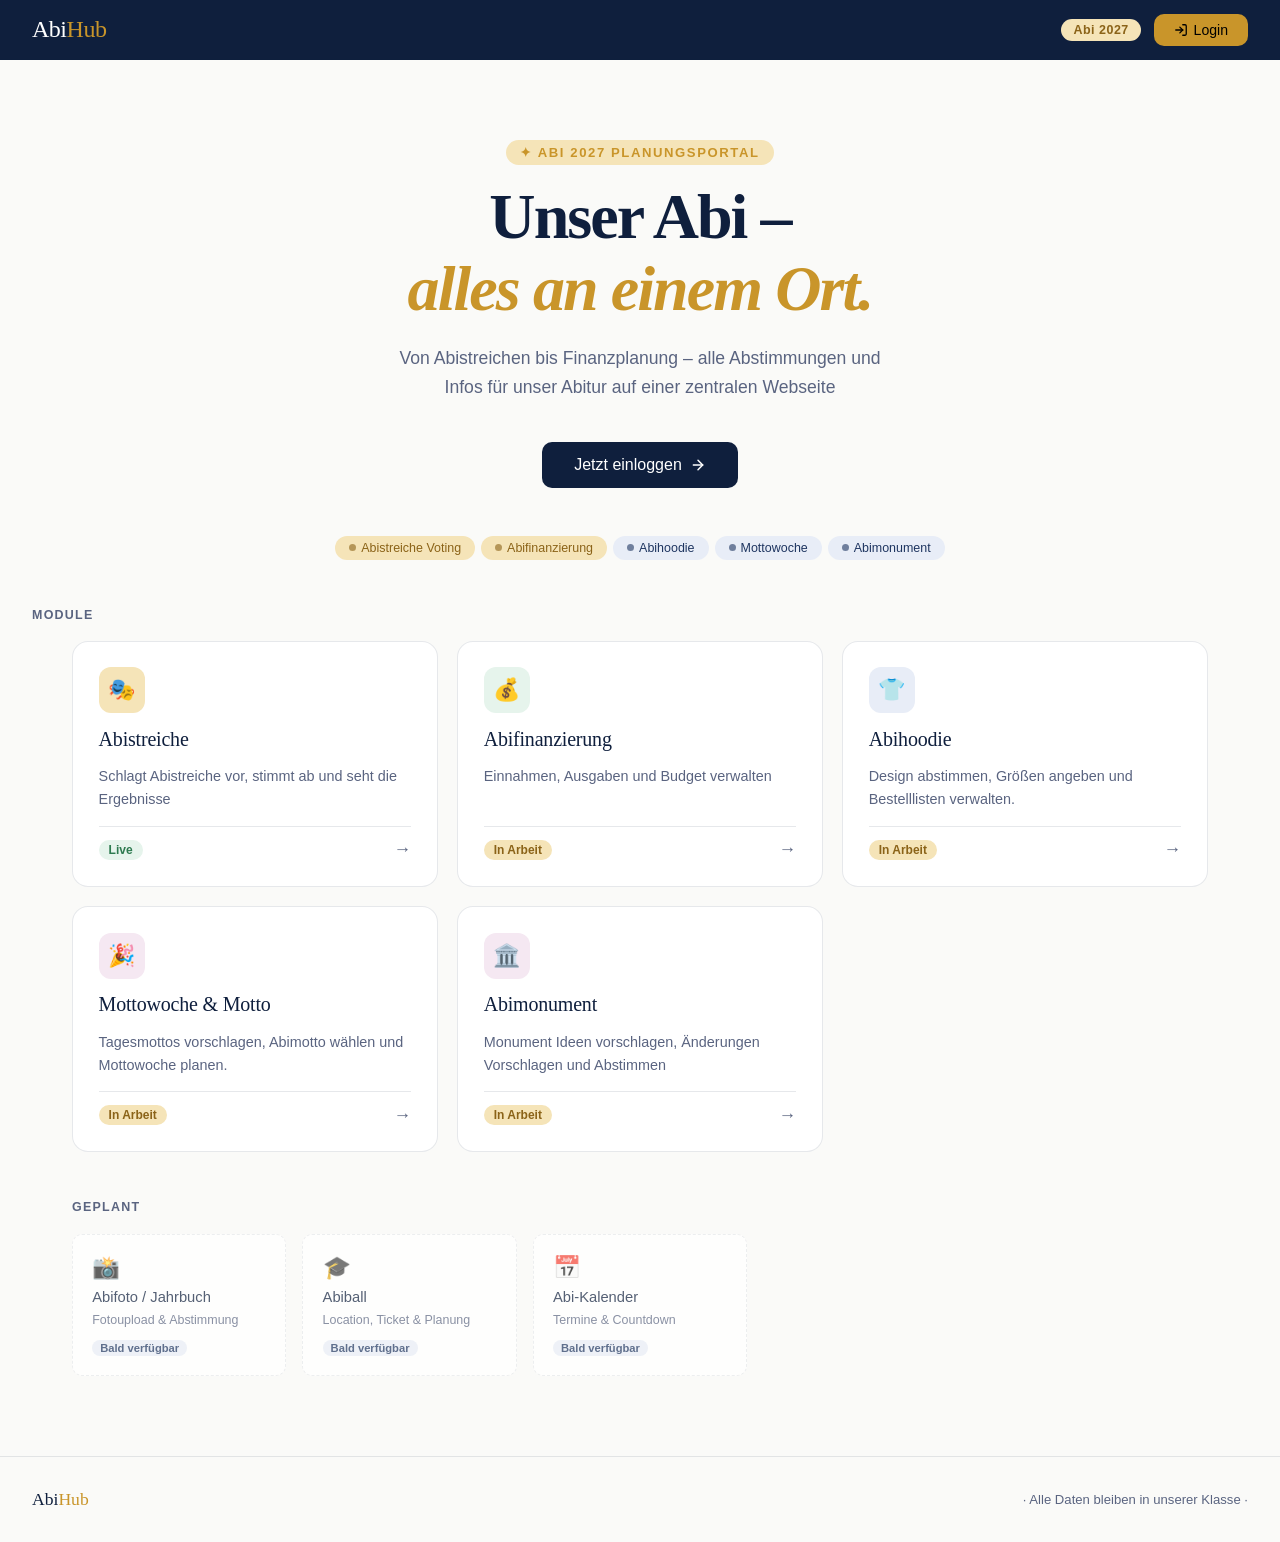
==== commit 7edda53a: "Add Abimonument card to index.html Added a new card for 'Abimonument' with details and status. As we" ====
--- a/index.html
+++ b/index.html
@@ -53,6 +53,7 @@
   <span class="pchip active"><span class="dot"></span> Abifinanzierung</span>
   <span class="pchip"><span class="dot"></span> Abihoodie</span>
   <span class="pchip"><span class="dot"></span> Mottowoche</span>
+  <span class="pchip"><span class="dot"></span> Abimonument</span>
 </div>
 
 <p class="section-label">Module</p>
@@ -102,6 +103,17 @@
     </div>
   </a>
 
+  <a href="monument.html" class="card" style="--card-accent:#A03A7A;--card-icon-bg:#F5E8F2;">
+    <span class="my-module-badge" id="badge_mottowoche">Mein Komitee</span>
+    <div class="card-icon">🏛️</div>
+    <div class="card-title">Abimonument</div>
+    <div class="card-desc">Monument Ideen vorschlagen, Änderungen Vorschlagen und Abstimmen</div>
+    <div class="card-footer">
+      <span class="card-status wip">In Arbeit</span>
+      <span class="card-arrow">→</span>
+    </div>
+  </a>
+  
 </div>
 
 <div class="upcoming">
@@ -125,12 +137,6 @@
       <div class="upcoming-sub">Termine & Countdown</div>
       <span class="coming-badge">Bald verfügbar</span>
     </div>
-    <div class="upcoming-card">
-      <div class="upcoming-icon">🏛️</div>
-      <div class="upcoming-name">Abimonument</div>
-      <div class="upcoming-sub">Modul für das Abimonument Komitee</div>
-      <span class="coming-badge">Bald Verfügbar</span>
-    </div>
   </div>
 </div>
 
